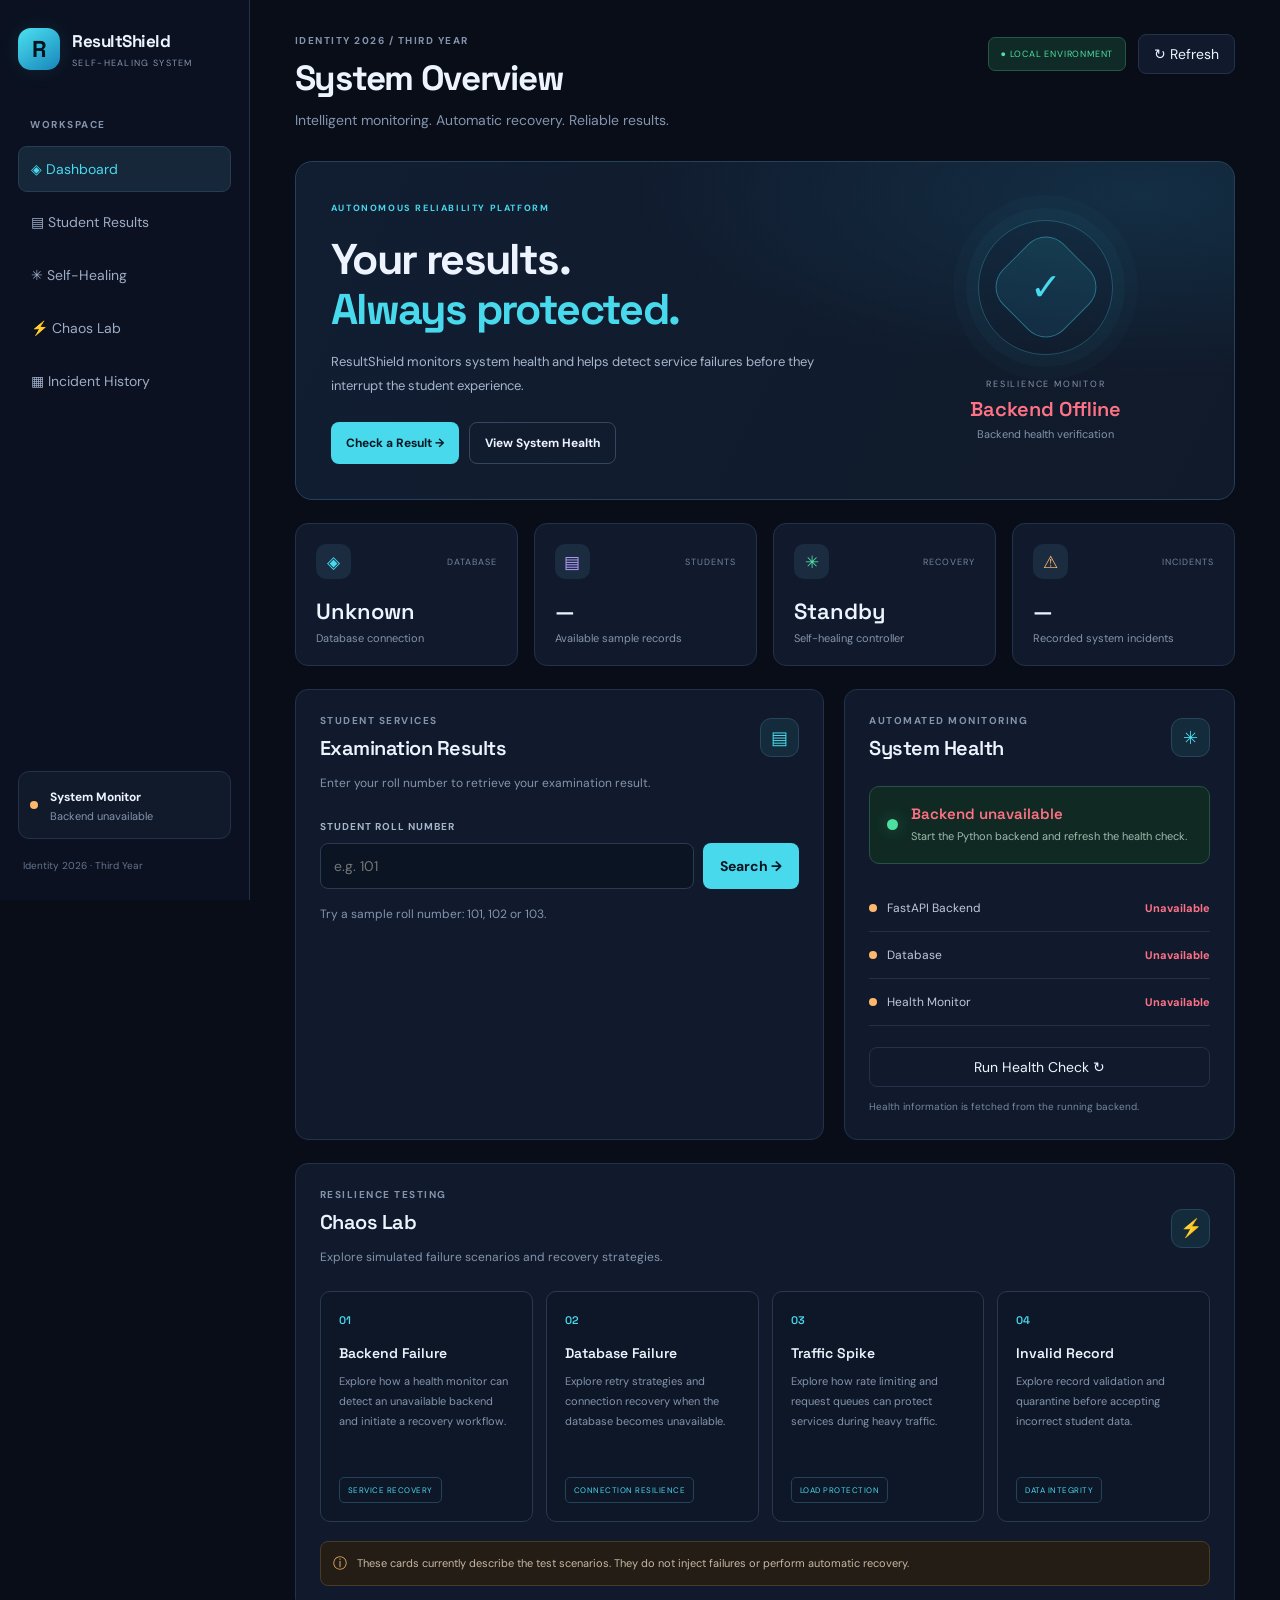
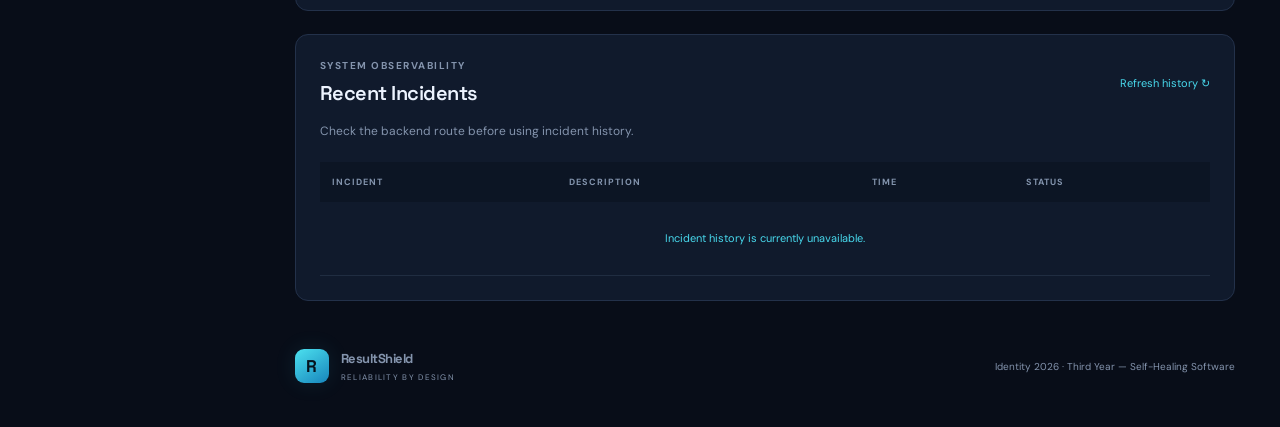
==== frontend/index.html @ 2c2fbd47 "Add Python backend and frontend" ====
<!DOCTYPE html>
<html lang="en">
<head>
    <meta charset="UTF-8">
    <meta name="viewport" content="width=device-width, initial-scale=1.0">

    <title>ResultShield | Self-Healing Result Portal</title>

    <link rel="stylesheet" href="style.css">
</head>
<body>

    <aside class="sidebar">
        <div class="brand">
            <div class="brand-icon">R</div>
            <div>
                <h2>ResultShield</h2>
                <p>SELF-HEALING SYSTEM</p>
            </div>
        </div>

        <p class="menu-heading">WORKSPACE</p>

        <nav>
            <a href="#dashboard" class="nav-link active">◈ Dashboard</a>
            <a href="#student" class="nav-link">▤ Student Results</a>
            <a href="#healing" class="nav-link">✳ Self-Healing</a>
            <a href="#chaos" class="nav-link">⚡ Chaos Lab</a>
            <a href="#incidents" class="nav-link">▦ Incident History</a>
        </nav>

        <div class="sidebar-bottom">
            <div class="system-indicator">
                <span class="status-dot"></span>
                <div>
                    <strong>System Monitor</strong>
                    <p id="sidebarStatus">Checking system...</p>
                </div>
            </div>
            <p class="copyright">Identity 2026 · Third Year</p>
        </div>
    </aside>

    <main class="main-content">

        <header class="topbar">
            <div>
                <p class="eyebrow">IDENTITY 2026 / THIRD YEAR</p>
                <h1>System Overview</h1>
                <p class="subtitle">
                    Intelligent monitoring. Automatic recovery. Reliable results.
                </p>
            </div>

            <div class="topbar-right">
                <span class="environment-badge">● LOCAL ENVIRONMENT</span>
                <button class="refresh-button" id="refreshButton">
                    ↻ Refresh
                </button>
            </div>
        </header>

        <section class="hero" id="dashboard">
            <div class="hero-content">
                <span class="hero-label">AUTONOMOUS RELIABILITY PLATFORM</span>

                <h2>Your results.<br><span>Always protected.</span></h2>

                <p>
                    ResultShield monitors system health and helps detect
                    service failures before they interrupt the student experience.
                </p>

                <div class="hero-actions">
                    <a href="#student" class="primary-button">
                        Check a Result →
                    </a>
                    <a href="#healing" class="secondary-button">
                        View System Health
                    </a>
                </div>
            </div>

            <div class="hero-visual">
                <div class="shield-ring">
                    <div class="shield-core">
                        <span class="shield-symbol">✓</span>
                    </div>
                </div>
                <p>RESILIENCE MONITOR</p>
                <h3 id="heroHealth">Checking...</h3>
                <span class="visual-caption">Backend health verification</span>
            </div>
        </section>

        <section class="stats-grid">
            <article class="stat-card">
                <div class="stat-top">
                    <span class="stat-icon cyan">◈</span>
                    <span class="stat-caption">DATABASE</span>
                </div>
                <h2 id="databaseStatus">Checking</h2>
                <p>Database connection</p>
            </article>

            <article class="stat-card">
                <div class="stat-top">
                    <span class="stat-icon purple">▤</span>
                    <span class="stat-caption">STUDENTS</span>
                </div>
                <h2 id="studentCount">—</h2>
                <p>Available sample records</p>
            </article>

            <article class="stat-card">
                <div class="stat-top">
                    <span class="stat-icon green">✳</span>
                    <span class="stat-caption">RECOVERY</span>
                </div>
                <h2 id="recoveryStatus">Standby</h2>
                <p>Self-healing controller</p>
            </article>

            <article class="stat-card">
                <div class="stat-top">
                    <span class="stat-icon orange">⚠</span>
                    <span class="stat-caption">INCIDENTS</span>
                </div>
                <h2 id="incidentCount">—</h2>
                <p>Recorded system incidents</p>
            </article>
        </section>

        <section class="content-grid">

            <article class="panel student-panel" id="student">
                <div class="panel-heading">
                    <div>
                        <p class="eyebrow">STUDENT SERVICES</p>
                        <h2>Examination Results</h2>
                    </div>
                    <span class="panel-icon">▤</span>
                </div>

                <p class="panel-description">
                    Enter your roll number to retrieve your examination result.
                </p>

                <form id="resultForm">
                    <label for="rollNumber">STUDENT ROLL NUMBER</label>

                    <div class="search-row">
                        <input
                            type="text"
                            id="rollNumber"
                            placeholder="e.g. 101"
                            required
                        >
                        <button type="submit" id="searchButton">
                            Search →
                        </button>
                    </div>
                </form>

                <div id="resultMessage" class="message" aria-live="polite">
                    Try a sample roll number: 101, 102 or 103.
                </div>

                <div id="resultCard" class="result-card hidden">
                    <div class="result-card-header">
                        <div>
                            <p class="eyebrow">STUDENT RECORD</p>
                            <h3 id="resultName">—</h3>
                        </div>
                        <span id="resultBadge" class="result-badge">—</span>
                    </div>

                    <div class="result-details">
                        <div>
                            <span>Roll Number</span>
                            <strong id="resultRoll">—</strong>
                        </div>
                        <div>
                            <span>Course</span>
                            <strong id="resultCourse">—</strong>
                        </div>
                        <div>
                            <span>Semester</span>
                            <strong id="resultSemester">—</strong>
                        </div>
                        <div>
                            <span>Marks</span>
                            <strong id="resultMarks">—</strong>
                        </div>
                    </div>

                    <div class="marks-track">
                        <div id="marksProgress"></div>
                    </div>
                    <p id="marksPercentage" class="percentage-label">—</p>
                </div>
            </article>

            <article class="panel health-panel" id="healing">
                <div class="panel-heading">
                    <div>
                        <p class="eyebrow">AUTOMATED MONITORING</p>
                        <h2>System Health</h2>
                    </div>
                    <span class="panel-icon">✳</span>
                </div>

                <div class="health-banner">
                    <span class="health-pulse"></span>
                    <div>
                        <h3 id="healthStatus">Checking services</h3>
                        <p id="healthDescription">
                            Contacting the backend health endpoint.
                        </p>
                    </div>
                </div>

                <div class="service-row">
                    <div>
                        <span class="service-dot"></span>
                        <span>FastAPI Backend</span>
                    </div>
                    <strong id="backendService">Checking</strong>
                </div>

                <div class="service-row">
                    <div>
                        <span class="service-dot"></span>
                        <span>Database</span>
                    </div>
                    <strong id="databaseService">Checking</strong>
                </div>

                <div class="service-row">
                    <div>
                        <span class="service-dot"></span>
                        <span>Health Monitor</span>
                    </div>
                    <strong id="monitorService">Active</strong>
                </div>

                <button class="outline-button full-width" id="healthButton">
                    Run Health Check ↻
                </button>

                <p class="small-note">
                    Health information is fetched from the running backend.
                </p>
            </article>

        </section>

        <section class="panel chaos-panel" id="chaos">
            <div class="panel-heading">
                <div>
                    <p class="eyebrow">RESILIENCE TESTING</p>
                    <h2>Chaos Lab</h2>
                    <p class="panel-description">
                        Explore simulated failure scenarios and recovery strategies.
                    </p>
                </div>
                <span class="panel-icon">⚡</span>
            </div>

            <div class="chaos-grid">
                <article class="chaos-card">
                    <span class="chaos-number">01</span>
                    <h3>Backend Failure</h3>
                    <p>
                        Explore how a health monitor can detect an unavailable
                        backend and initiate a recovery workflow.
                    </p>
                    <span class="scenario-tag">SERVICE RECOVERY</span>
                </article>

                <article class="chaos-card">
                    <span class="chaos-number">02</span>
                    <h3>Database Failure</h3>
                    <p>
                        Explore retry strategies and connection recovery when
                        the database becomes unavailable.
                    </p>
                    <span class="scenario-tag">CONNECTION RESILIENCE</span>
                </article>

                <article class="chaos-card">
                    <span class="chaos-number">03</span>
                    <h3>Traffic Spike</h3>
                    <p>
                        Explore how rate limiting and request queues can
                        protect services during heavy traffic.
                    </p>
                    <span class="scenario-tag">LOAD PROTECTION</span>
                </article>

                <article class="chaos-card">
                    <span class="chaos-number">04</span>
                    <h3>Invalid Record</h3>
                    <p>
                        Explore record validation and quarantine before
                        accepting incorrect student data.
                    </p>
                    <span class="scenario-tag">DATA INTEGRITY</span>
                </article>
            </div>

            <div class="chaos-notice">
                <span>ⓘ</span>
                <p>
                    These cards currently describe the test scenarios.
                    They do not inject failures or perform automatic recovery.
                </p>
            </div>
        </section>

        <section class="panel incidents-panel" id="incidents">
            <div class="panel-heading">
                <div>
                    <p class="eyebrow">SYSTEM OBSERVABILITY</p>
                    <h2>Recent Incidents</h2>
                </div>

                <button class="text-button" id="incidentRefresh">
                    Refresh history ↻
                </button>
            </div>

            <div id="incidentMessage" class="message">
                Loading incident history...
            </div>

            <div class="table-wrapper">
                <table>
                    <thead>
                        <tr>
                            <th>INCIDENT</th>
                            <th>DESCRIPTION</th>
                            <th>TIME</th>
                            <th>STATUS</th>
                        </tr>
                    </thead>
                    <tbody id="incidentTable">
                        <tr>
                            <td colspan="4" class="empty-state">
                                Loading incidents...
                            </td>
                        </tr>
                    </tbody>
                </table>
            </div>
        </section>

        <footer class="footer">
            <div class="brand footer-brand">
                <div class="brand-icon">R</div>
                <div>
                    <h2>ResultShield</h2>
                    <p>RELIABILITY BY DESIGN</p>
                </div>
            </div>

            <p>Identity 2026 · Third Year — Self-Healing Software</p>
        </footer>

    </main>

    <script src="script.js"></script>
</body>
</html>
---- frontend/style.css ----
@import url('https://fonts.googleapis.com/css2?family=DM+Sans:wght@400;500;600;700&family=Space+Grotesk:wght@400;500;600;700&display=swap');

:root {
    --bg: #080d18;
    --sidebar: #0b1120;
    --panel: #101a2c;
    --panel-light: #142137;
    --border: #23314a;
    --text: #edf4ff;
    --muted: #8494ad;
    --cyan: #48d9ed;
    --green: #4de0a1;
    --purple: #b6a0ff;
    --orange: #ffb86b;
    --red: #ff7285;
}

* {
    box-sizing: border-box;
    margin: 0;
    padding: 0;
}

html {
    scroll-behavior: smooth;
    scroll-padding-top: 24px;
}

body {
    min-height: 100vh;
    background: var(--bg);
    color: var(--text);
    font-family: 'DM Sans', sans-serif;
    font-size: 14px;
}

button,
input {
    font: inherit;
}

button,
a {
    -webkit-tap-highlight-color: transparent;
}

a {
    color: inherit;
    text-decoration: none;
}

button {
    cursor: pointer;
}

.sidebar {
    position: fixed;
    inset: 0 auto 0 0;
    z-index: 10;
    width: 250px;
    display: flex;
    flex-direction: column;
    padding: 28px 18px;
    background: var(--sidebar);
    border-right: 1px solid var(--border);
}

.brand {
    display: flex;
    align-items: center;
    gap: 12px;
}

.brand-icon {
    width: 42px;
    height: 42px;
    display: grid;
    place-items: center;
    border-radius: 13px;
    background: linear-gradient(145deg, #4ce1ef, #1785bc);
    color: #06131d;
    font: 700 23px 'Space Grotesk', sans-serif;
    box-shadow: 0 0 22px #48d9ed1a;
}

.brand h2 {
    font: 700 17px 'Space Grotesk', sans-serif;
    letter-spacing: -0.5px;
}

.brand p {
    color: var(--muted);
    font-size: 9px;
    letter-spacing: 1.3px;
    margin-top: 5px;
}

.menu-heading,
.eyebrow {
    color: var(--muted);
    font-size: 10px;
    font-weight: 700;
    letter-spacing: 1.5px;
}

.menu-heading {
    margin: 48px 12px 15px;
}

.sidebar nav {
    display: grid;
    gap: 7px;
}

.nav-link {
    padding: 13px 12px;
    border: 1px solid transparent;
    border-radius: 9px;
    color: #9cacc5;
    transition: 0.2s;
}

.nav-link:hover,
.nav-link.active {
    background: #16273a;
    border-color: #263e54;
    color: var(--cyan);
}

.sidebar-bottom {
    margin-top: auto;
}

.system-indicator {
    display: flex;
    align-items: center;
    gap: 12px;
    padding: 15px 11px;
    border: 1px solid var(--border);
    border-radius: 11px;
    background: #101a2b;
}

.status-dot,
.service-dot {
    width: 8px;
    height: 8px;
    display: inline-block;
    flex-shrink: 0;
    border-radius: 50%;
    background: var(--orange);
}

.system-indicator strong {
    font-size: 12px;
}

.system-indicator p {
    color: var(--muted);
    font-size: 11px;
    margin-top: 4px;
}

.copyright {
    margin: 20px 5px 0;
    color: #65758e;
    font-size: 10px;
}

.main-content {
    width: calc(100% - 250px);
    max-width: 1700px;
    margin-left: 250px;
    padding: 34px clamp(20px, 3.5vw, 52px);
}

.topbar {
    display: flex;
    justify-content: space-between;
    align-items: flex-start;
    gap: 20px;
    margin-bottom: 28px;
}

.topbar h1 {
    margin-top: 9px;
    font: 700 clamp(26px, 3vw, 35px) 'Space Grotesk', sans-serif;
    letter-spacing: -1.3px;
}

.subtitle {
    margin-top: 9px;
    color: var(--muted);
    line-height: 1.7;
}

.topbar-right {
    display: flex;
    align-items: center;
    gap: 12px;
    flex-wrap: wrap;
}

.environment-badge {
    padding: 10px 12px;
    border: 1px solid #275647;
    border-radius: 7px;
    background: #102a27;
    color: var(--green);
    font-size: 9px;
    letter-spacing: 0.8px;
    white-space: nowrap;
}

.refresh-button,
.outline-button {
    border: 1px solid var(--border);
    border-radius: 8px;
    background: var(--panel);
    color: var(--text);
    padding: 10px 15px;
}

.refresh-button:hover,
.outline-button:hover {
    border-color: var(--cyan);
    color: var(--cyan);
}

.hero {
    position: relative;
    display: grid;
    grid-template-columns: 1.4fr 0.8fr;
    align-items: center;
    gap: 25px;
    overflow: hidden;
    min-height: 290px;
    padding: 35px;
    border: 1px solid #25405a;
    border-radius: 17px;
    background:
        radial-gradient(ellipse at 90% 10%, #17415c80, transparent 42%),
        linear-gradient(115deg, #111d31, #101a2a);
}

.hero-label {
    color: var(--cyan);
    font-size: 9px;
    font-weight: 700;
    letter-spacing: 1.6px;
}

.hero h2 {
    margin-top: 20px;
    font: 700 clamp(29px, 3.4vw, 43px) 'Space Grotesk', sans-serif;
    line-height: 1.17;
    letter-spacing: -1.6px;
}

.hero h2 span {
    color: var(--cyan);
}

.hero-content > p {
    max-width: 490px;
    margin-top: 15px;
    color: #a6b6cd;
    font-size: 13px;
    line-height: 1.8;
}

.hero-actions {
    display: flex;
    flex-wrap: wrap;
    gap: 10px;
    margin-top: 25px;
}

.primary-button,
.secondary-button {
    display: inline-flex;
    align-items: center;
    justify-content: center;
    padding: 12px 15px;
    border-radius: 8px;
    font-size: 12px;
    font-weight: 700;
}

.primary-button {
    background: var(--cyan);
    color: #061722;
}

.primary-button:hover {
    background: #8aeef7;
}

.secondary-button {
    border: 1px solid #354760;
    color: var(--text);
}

.secondary-button:hover {
    border-color: var(--cyan);
}

.hero-visual {
    display: flex;
    flex-direction: column;
    align-items: center;
    justify-content: center;
    min-height: 220px;
    text-align: center;
}

.shield-ring {
    width: 135px;
    height: 135px;
    display: grid;
    place-items: center;
    border: 1px solid #48d9ed45;
    border-radius: 50%;
    box-shadow: 0 0 0 12px #48d9ed08, 0 0 0 25px #48d9ed05;
}

.shield-core {
    width: 86px;
    height: 86px;
    display: grid;
    place-items: center;
    border: 1px solid #48d9ed60;
    border-radius: 25px;
    background: linear-gradient(145deg, #163d50, #122b43);
    transform: rotate(45deg);
}

.shield-symbol {
    color: var(--cyan);
    font-size: 38px;
    transform: rotate(-45deg);
}

.hero-visual > p {
    margin-top: 23px;
    color: var(--muted);
    font-size: 9px;
    letter-spacing: 1.8px;
}

.hero-visual h3 {
    margin-top: 6px;
    color: var(--green);
    font: 600 20px 'Space Grotesk', sans-serif;
}

.visual-caption {
    margin-top: 5px;
    color: var(--muted);
    font-size: 11px;
}

.stats-grid {
    display: grid;
    grid-template-columns: repeat(4, minmax(0, 1fr));
    gap: 16px;
    margin: 23px 0;
}

.stat-card,
.panel {
    border: 1px solid var(--border);
    border-radius: 13px;
    background: var(--panel);
}

.stat-card {
    padding: 20px;
}

.stat-top {
    display: flex;
    justify-content: space-between;
    align-items: center;
}

.stat-icon {
    width: 35px;
    height: 35px;
    display: grid;
    place-items: center;
    border-radius: 10px;
    background: #1b2b40;
    font-size: 17px;
}

.cyan {
    color: var(--cyan);
}

.purple {
    color: var(--purple);
}

.green {
    color: var(--green);
}

.orange {
    color: var(--orange);
}

.stat-caption {
    color: #73849e;
    font-size: 9px;
    letter-spacing: 1px;
}

.stat-card h2 {
    margin-top: 18px;
    overflow-wrap: anywhere;
    font: 600 22px 'Space Grotesk', sans-serif;
}

.stat-card > p {
    margin-top: 6px;
    color: var(--muted);
    font-size: 11px;
}

.content-grid {
    display: grid;
    grid-template-columns: 1.15fr 0.85fr;
    gap: 20px;
    margin-bottom: 23px;
    align-items: stretch;
}

.panel {
    min-width: 0;
    padding: 24px;
    margin-bottom: 23px;
}

.content-grid .panel {
    margin-bottom: 0;
}

.panel-heading {
    display: flex;
    justify-content: space-between;
    align-items: center;
    gap: 15px;
}

.panel-heading h2 {
    margin-top: 8px;
    font: 600 20px 'Space Grotesk', sans-serif;
    letter-spacing: -0.5px;
}

.panel-icon {
    width: 39px;
    height: 39px;
    display: grid;
    place-items: center;
    flex-shrink: 0;
    border: 1px solid #29455d;
    border-radius: 11px;
    background: #142b3b;
    color: var(--cyan);
    font-size: 18px;
}

.panel-description {
    margin-top: 12px;
    color: var(--muted);
    font-size: 12px;
    line-height: 1.8;
}

#resultForm {
    margin-top: 25px;
}

#resultForm label {
    display: block;
    margin-bottom: 10px;
    color: #a5b5cc;
    font-size: 10px;
    font-weight: 700;
    letter-spacing: 1px;
}

.search-row {
    display: flex;
    gap: 9px;
}

.search-row input {
    width: 100%;
    min-width: 0;
    padding: 13px;
    border: 1px solid #2b3b53;
    border-radius: 8px;
    outline: none;
    background: #0b1423;
    color: var(--text);
}

.search-row input:focus {
    border-color: var(--cyan);
}

.search-row button {
    padding: 0 17px;
    border: none;
    border-radius: 8px;
    background: var(--cyan);
    color: #071521;
    font-weight: 700;
    white-space: nowrap;
}

.message {
    margin-top: 15px;
    color: var(--muted);
    font-size: 12px;
    line-height: 1.7;
    overflow-wrap: anywhere;
}

.message.error {
    color: var(--red);
}

.message.success {
    color: var(--green);
}

.result-card {
    margin-top: 20px;
    padding: 18px;
    border: 1px solid #2b425a;
    border-radius: 11px;
    background: #0c1626;
}

.result-card-header {
    display: flex;
    justify-content: space-between;
    align-items: center;
    gap: 12px;
}

.result-card h3 {
    margin-top: 7px;
    font: 600 18px 'Space Grotesk', sans-serif;
}

.result-badge {
    padding: 6px 9px;
    border-radius: 6px;
    background: #15372f;
    color: var(--green);
    font-size: 10px;
}

.result-details {
    display: grid;
    grid-template-columns: 1fr 1fr;
    gap: 17px;
    margin-top: 23px;
}

.result-details div {
    display: grid;
    gap: 6px;
}

.result-details span {
    color: var(--muted);
    font-size: 11px;
}

.result-details strong {
    font-size: 13px;
    overflow-wrap: anywhere;
}

.marks-track {
    height: 7px;
    overflow: hidden;
    margin-top: 23px;
    border-radius: 20px;
    background: #253247;
}

.marks-track div {
    width: 0;
    height: 100%;
    border-radius: inherit;
    background: linear-gradient(90deg, #36b8db, #4de0a1);
    transition: width 0.5s ease;
}

.percentage-label {
    margin-top: 8px;
    color: var(--cyan);
    font-size: 11px;
    text-align: right;
}

.hidden {
    display: none !important;
}

.health-banner {
    display: flex;
    align-items: center;
    gap: 13px;
    margin: 25px 0 21px;
    padding: 17px;
    border: 1px solid #285244;
    border-radius: 10px;
    background: #102923;
}

.health-pulse {
    width: 11px;
    height: 11px;
    flex-shrink: 0;
    border-radius: 50%;
    background: var(--green);
    box-shadow: 0 0 15px #4de0a155;
}

.health-banner h3 {
    font: 600 15px 'Space Grotesk', sans-serif;
}

.health-banner p {
    margin-top: 5px;
    color: #9ebcae;
    font-size: 11px;
    line-height: 1.6;
}

.service-row {
    display: flex;
    justify-content: space-between;
    align-items: center;
    gap: 12px;
    padding: 15px 0;
    border-bottom: 1px solid #233148;
}

.service-row > div {
    display: flex;
    align-items: center;
    gap: 10px;
}

.service-row > div > span:last-child {
    color: #bdc9da;
    font-size: 12px;
}

.service-row strong {
    color: var(--green);
    font-size: 11px;
}

.full-width {
    width: 100%;
    margin-top: 21px;
}

.small-note {
    margin-top: 12px;
    color: #75869e;
    font-size: 10px;
    line-height: 1.6;
}

.chaos-panel {
    margin-top: 23px;
}

.chaos-grid {
    display: grid;
    grid-template-columns: repeat(4, minmax(0, 1fr));
    gap: 13px;
    margin-top: 23px;
}

.chaos-card {
    min-width: 0;
    padding: 18px;
    border: 1px solid #283950;
    border-radius: 10px;
    background: #0d1727;
}

.chaos-number {
    color: var(--cyan);
    font: 600 11px 'Space Grotesk', sans-serif;
}

.chaos-card h3 {
    margin-top: 16px;
    font: 600 14px 'Space Grotesk', sans-serif;
}

.chaos-card p {
    min-height: 92px;
    margin-top: 10px;
    color: var(--muted);
    font-size: 11px;
    line-height: 1.8;
}

.scenario-tag {
    display: inline-block;
    margin-top: 13px;
    padding: 7px 8px;
    border: 1px solid #254358;
    border-radius: 5px;
    color: var(--cyan);
    font-size: 8px;
    letter-spacing: 0.5px;
}

.chaos-notice {
    display: flex;
    align-items: flex-start;
    gap: 10px;
    margin-top: 19px;
    padding: 12px;
    border: 1px solid #4a3a28;
    border-radius: 8px;
    background: #241d16;
    color: var(--orange);
}

.chaos-notice p {
    color: #c8b8a2;
    font-size: 11px;
    line-height: 1.7;
}

.text-button {
    padding: 8px 0;
    border: none;
    background: transparent;
    color: var(--cyan);
    font-size: 11px;
}

.table-wrapper {
    width: 100%;
    overflow-x: auto;
    margin-top: 20px;
}

table {
    width: 100%;
    border-collapse: collapse;
    text-align: left;
}

thead {
    background: #0c1524;
}

th {
    padding: 14px 12px;
    color: #8394ad;
    font-size: 9px;
    letter-spacing: 1px;
    white-space: nowrap;
}

td {
    padding: 15px 12px;
    border-bottom: 1px solid #202d41;
    color: #c5d1e2;
    font-size: 11px;
    line-height: 1.6;
}

td:first-child {
    color: var(--cyan);
}

.status-pill {
    display: inline-block;
    padding: 5px 8px;
    border-radius: 5px;
    background: #15372f;
    color: var(--green);
    font-size: 10px;
}

.empty-state {
    padding: 28px 12px;
    color: var(--muted);
    text-align: center;
}

.footer {
    display: flex;
    justify-content: space-between;
    align-items: center;
    flex-wrap: wrap;
    gap: 18px;
    padding: 25px 0 10px;
    color: var(--muted);
    font-size: 10px;
}

.footer-brand .brand-icon {
    width: 34px;
    height: 34px;
    border-radius: 9px;
    font-size: 17px;
}

.footer-brand h2 {
    font-size: 13px;
}

.footer-brand p {
    font-size: 8px;
}

@media (max-width: 1200px) {
    .sidebar {
        width: 215px;
    }

    .main-content {
        width: calc(100% - 215px);
        margin-left: 215px;
        padding: 27px 23px;
    }

    .stats-grid {
        grid-template-columns: repeat(2, minmax(0, 1fr));
    }

    .chaos-grid {
        grid-template-columns: repeat(2, minmax(0, 1fr));
    }

    .chaos-card p {
        min-height: auto;
    }
}

@media (max-width: 800px) {
    .sidebar {
        position: relative;
        width: 100%;
        padding: 18px;
        border-right: none;
        border-bottom: 1px solid var(--border);
    }

    .menu-heading,
    .sidebar-bottom {
        display: none;
    }

    .sidebar nav {
        display: flex;
        overflow-x: auto;
        gap: 6px;
        margin-top: 20px;
        padding-bottom: 3px;
    }

    .nav-link {
        flex-shrink: 0;
        padding: 10px;
        font-size: 11px;
    }

    .main-content {
        width: 100%;
        margin-left: 0;
        padding: 24px 17px;
    }

    .topbar {
        flex-direction: column;
    }

    .hero {
        grid-template-columns: 1fr;
        padding: 25px;
    }

    .hero-visual {
        min-height: 210px;
        margin-top: 15px;
    }

    .content-grid {
        grid-template-columns: 1fr;
    }
}

@media (max-width: 480px) {
    .stats-grid {
        grid-template-columns: 1fr 1fr;
        gap: 10px;
    }

    .stat-card {
        padding: 14px;
    }

    .stat-card h2 {
        font-size: 18px;
    }

    .stat-caption {
        font-size: 8px;
    }

    .panel {
        padding: 17px;
    }

    .chaos-grid {
        grid-template-columns: 1fr;
    }

    .search-row {
        flex-direction: column;
    }

    .search-row button {
        min-height: 44px;
    }

    .result-details {
        gap: 15px;
    }

    .environment-badge {
        font-size: 8px;
    }

    .hero-actions {
        flex-direction: column;
    }

    .hero-actions a {
        width: 100%;
    }
}
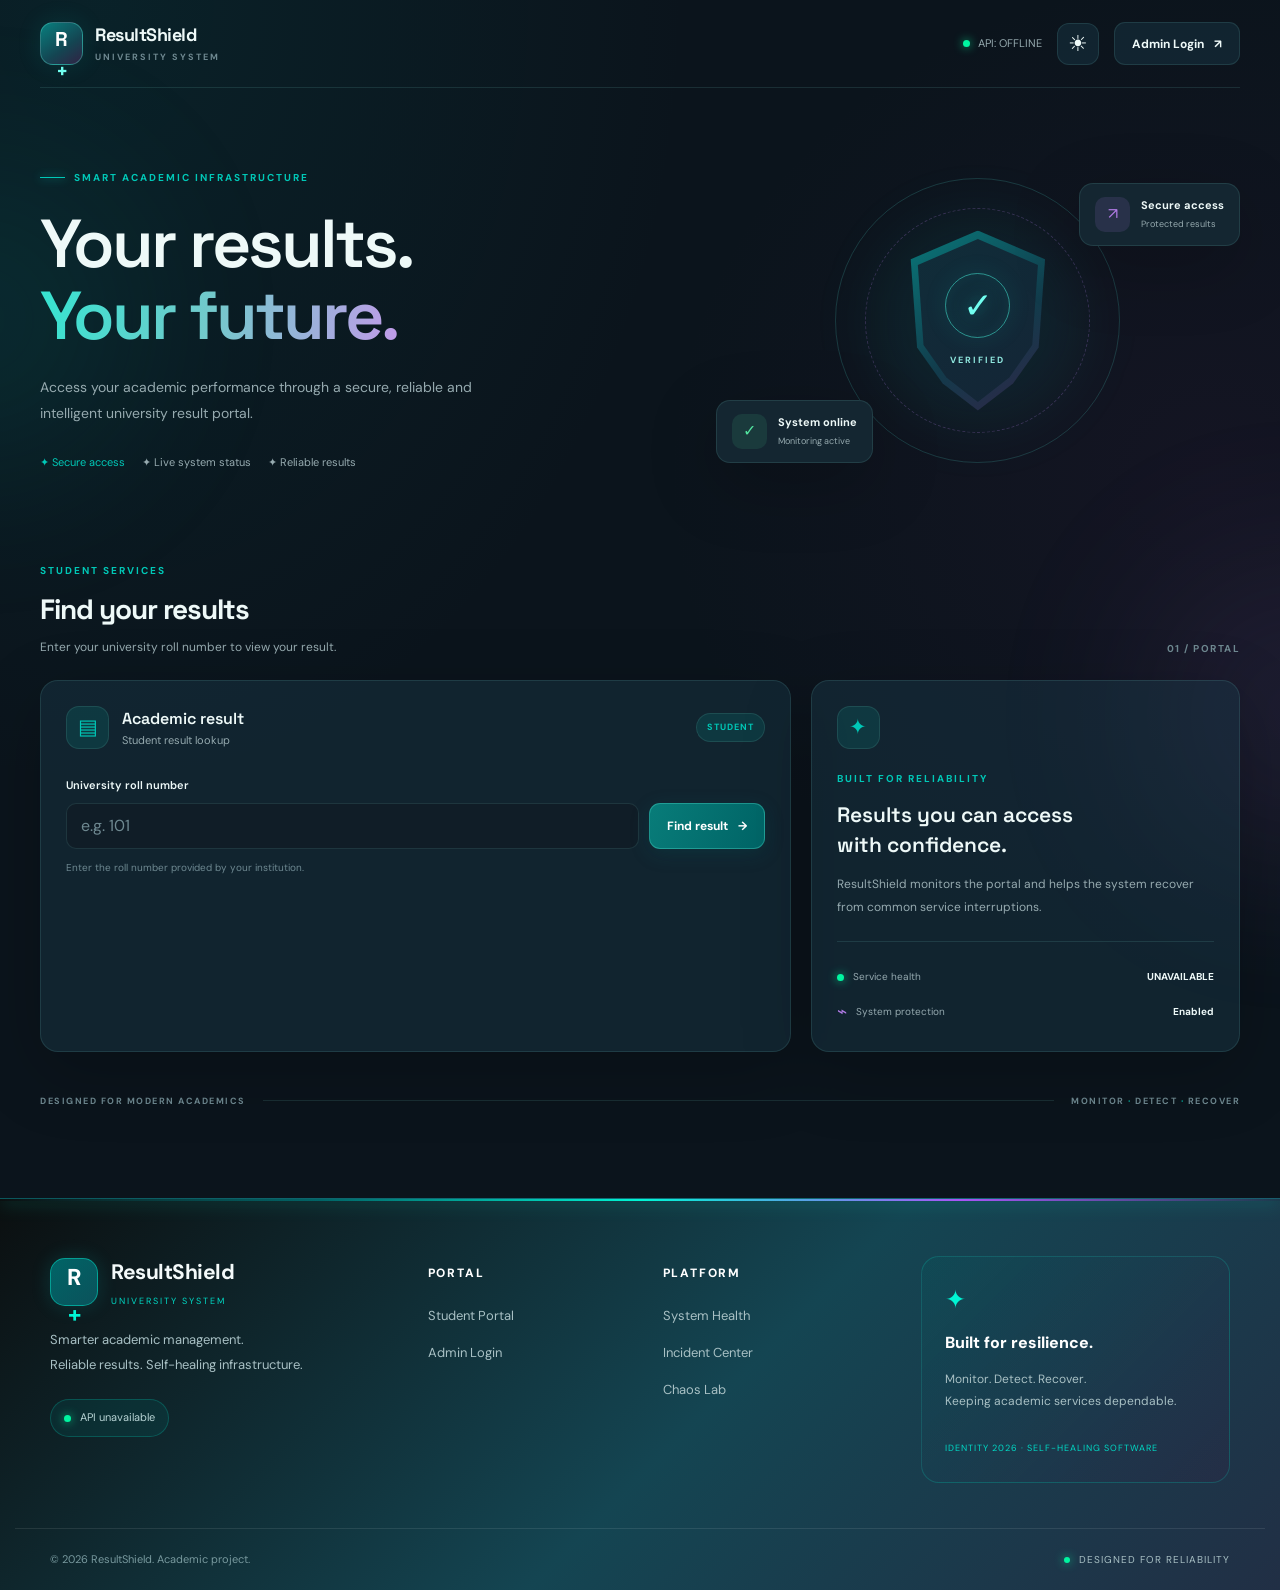
==== commit 89973916: "Improve ResultShield UI and self-healing controls" ====
--- a/frontend/index.html
+++ b/frontend/index.html
@@ -1,374 +1,493 @@
+
 <!DOCTYPE html>
 <html lang="en">
 <head>
     <meta charset="UTF-8">
     <meta name="viewport" content="width=device-width, initial-scale=1.0">
-
-    <title>ResultShield | Self-Healing Result Portal</title>
-
+    <meta name="theme-color" content="#0b141c">
+    <title>ResultShield | University Portal</title>
     <link rel="stylesheet" href="style.css">
+    <script src="script.js" defer></script>
 </head>
+
 <body>
-
-    <aside class="sidebar">
-        <div class="brand">
-            <div class="brand-icon">R</div>
-            <div>
-                <h2>ResultShield</h2>
-                <p>SELF-HEALING SYSTEM</p>
-            </div>
-        </div>
-
-        <p class="menu-heading">WORKSPACE</p>
-
-        <nav>
-            <a href="#dashboard" class="nav-link active">◈ Dashboard</a>
-            <a href="#student" class="nav-link">▤ Student Results</a>
-            <a href="#healing" class="nav-link">✳ Self-Healing</a>
-            <a href="#chaos" class="nav-link">⚡ Chaos Lab</a>
-            <a href="#incidents" class="nav-link">▦ Incident History</a>
-        </nav>
-
-        <div class="sidebar-bottom">
-            <div class="system-indicator">
+    <div class="ambient ambient-one"></div>
+    <div class="ambient ambient-two"></div>
+
+    <header class="topbar">
+        <a href="#" class="brand" id="homeLink">
+            <span class="brand-icon">R<span>+</span></span>
+            <span class="brand-copy">
+                <strong>ResultShield</strong>
+                <small>UNIVERSITY SYSTEM</small>
+            </span>
+        </a>
+
+        <div class="topbar-actions">
+            <span class="system-status">
                 <span class="status-dot"></span>
+                <span id="connectionLabel">Checking system</span>
+            </span>
+
+            <button class="icon-button" id="themeToggle"
+                    type="button" aria-label="Toggle theme" title="Toggle theme">
+                ☼
+            </button>
+
+            <button class="button button-outline" id="adminLoginButton"
+        type="button" onclick="openLoginModal()">
+    Admin Login <span>↗</span>
+</button>
+            <button class="button button-outline hidden" id="adminLogoutButton"
+                    type="button">Sign out ↗</button>
+        </div>
+    </header>
+
+    <main>
+        <!-- STUDENT PORTAL: DEFAULT LANDING PAGE -->
+        <section id="studentPortal" class="page-section">
+            <div class="hero">
+                <div class="hero-content">
+                    <div class="eyebrow">
+                        <span class="eyebrow-line"></span>
+                        SMART ACADEMIC INFRASTRUCTURE
+                    </div>
+
+                    <h1>Your results.<br>
+                        <span class="gradient-text">Your future.</span>
+                    </h1>
+
+                    <p class="hero-description">
+                        Access your academic performance through a secure,
+                        reliable and intelligent university result portal.
+                    </p>
+
+                    <div class="hero-points">
+                        <span>✦ Secure access</span>
+                        <span>✦ Live system status</span>
+                        <span>✦ Reliable results</span>
+                    </div>
+                </div>
+
+                <div class="hero-visual" aria-hidden="true">
+                    <div class="orbit orbit-one"></div>
+                    <div class="orbit orbit-two"></div>
+                    <div class="shield-graphic">
+                        <div class="shield-inner">
+                            <span class="shield-check">✓</span>
+                            <small>VERIFIED</small>
+                        </div>
+                    </div>
+                    <div class="floating-card floating-card-top">
+                        <span class="mini-icon">↗</span>
+                        <span><strong>Secure access</strong><small>Protected results</small></span>
+                    </div>
+                    <div class="floating-card floating-card-bottom">
+                        <span class="mini-icon green-icon">✓</span>
+                        <span><strong>System online</strong><small>Monitoring active</small></span>
+                    </div>
+                </div>
+            </div>
+
+            <div class="section-heading">
                 <div>
-                    <strong>System Monitor</strong>
-                    <p id="sidebarStatus">Checking system...</p>
+                    <div class="eyebrow">STUDENT SERVICES</div>
+                    <h2>Find your results</h2>
+                    <p>Enter your university roll number to view your result.</p>
                 </div>
-            </div>
-            <p class="copyright">Identity 2026 · Third Year</p>
-        </div>
-    </aside>
-
-    <main class="main-content">
-
-        <header class="topbar">
-            <div>
-                <p class="eyebrow">IDENTITY 2026 / THIRD YEAR</p>
-                <h1>System Overview</h1>
-                <p class="subtitle">
-                    Intelligent monitoring. Automatic recovery. Reliable results.
-                </p>
-            </div>
-
-            <div class="topbar-right">
-                <span class="environment-badge">● LOCAL ENVIRONMENT</span>
-                <button class="refresh-button" id="refreshButton">
-                    ↻ Refresh
-                </button>
-            </div>
-        </header>
-
-        <section class="hero" id="dashboard">
-            <div class="hero-content">
-                <span class="hero-label">AUTONOMOUS RELIABILITY PLATFORM</span>
-
-                <h2>Your results.<br><span>Always protected.</span></h2>
-
-                <p>
-                    ResultShield monitors system health and helps detect
-                    service failures before they interrupt the student experience.
-                </p>
-
-                <div class="hero-actions">
-                    <a href="#student" class="primary-button">
-                        Check a Result →
-                    </a>
-                    <a href="#healing" class="secondary-button">
-                        View System Health
-                    </a>
+                <span class="section-number">01 / PORTAL</span>
+            </div>
+
+            <div class="portal-grid">
+                <section class="panel result-panel">
+                    <div class="panel-heading">
+                        <div class="panel-icon">▤</div>
+                        <div>
+                            <h3>Academic result</h3>
+                            <p>Student result lookup</p>
+                        </div>
+                        <span class="pill">STUDENT</span>
+                    </div>
+
+                    <form id="resultForm">
+                        <label for="rollNumber">University roll number</label>
+                        <div class="input-row">
+                            <input id="rollNumber" name="rollNumber"
+                                   type="text" placeholder="e.g. 101"
+                                   autocomplete="off" required>
+                            <button class="button button-primary"
+                                    type="submit">Find result <span>→</span></button>
+                        </div>
+                        <p class="field-hint">Enter the roll number provided by your institution.</p>
+                    </form>
+
+                    <div id="resultMessage" class="message hidden" role="status"></div>
+                    <div id="resultOutput" class="result-output hidden"></div>
+                </section>
+
+                <aside class="panel info-panel">
+                    <div class="panel-icon">✦</div>
+                    <div class="eyebrow">BUILT FOR RELIABILITY</div>
+                    <h3>Results you can access with confidence.</h3>
+                    <p>
+                        ResultShield monitors the portal and helps the system
+                        recover from common service interruptions.
+                    </p>
+                    <div class="info-divider"></div>
+                    <div class="info-row">
+                        <span class="status-dot"></span>
+                        <span>Service health</span>
+                        <strong id="healthLabel">Checking…</strong>
+                    </div>
+                    <div class="info-row">
+                        <span class="info-symbol">⌁</span>
+                        <span>System protection</span>
+                        <strong>Enabled</strong>
+                    </div>
+                </aside>
+            </div>
+
+            <div class="trust-strip">
+                <span>DESIGNED FOR MODERN ACADEMICS</span>
+                <span class="trust-line"></span>
+                <span>MONITOR <b>·</b> DETECT <b>·</b> RECOVER</span>
+            </div>
+        </section>
+
+        <!-- ADMIN WORKSPACE: HIDDEN UNTIL ADMIN LOGIN -->
+        <section id="adminWorkspace" class="page-section hidden">
+            <div class="admin-heading">
+                <div>
+                    <div class="eyebrow">CONTROL CENTER / ADMINISTRATOR</div>
+                    <h1>System <span class="gradient-text">overview.</span></h1>
+                    <p>Monitor portal health, manage records and investigate incidents.</p>
                 </div>
-            </div>
-
-            <div class="hero-visual">
-                <div class="shield-ring">
-                    <div class="shield-core">
-                        <span class="shield-symbol">✓</span>
-                    </div>
+                <span class="pill"><span class="status-dot"></span> ADMIN WORKSPACE</span>
+            </div>
+
+            <div class="admin-layout">
+                <aside class="admin-sidebar panel">
+                    <div class="sidebar-label">WORKSPACE</div>
+
+                    <button class="nav-item active" data-view="overview" type="button">
+                        <span>◫</span> Overview
+                    </button>
+                    <button class="nav-item" data-view="students" type="button">
+                        <span>♙</span> Student records
+                    </button>
+                    <button class="nav-item" data-view="health" type="button">
+                        <span>⌁</span> Self-Healing Center
+                    </button>
+                    <button class="nav-item" data-view="incidents" type="button">
+                        <span>◷</span> Incident Center
+                    </button>
+                    <button class="nav-item" data-view="chaos" type="button">
+                        <span>⚡</span> Chaos Lab
+                    </button>
+
+                    <div class="sidebar-footer">
+                        <span class="status-dot"></span>
+                        <span><strong>ResultShield</strong><small>System monitoring</small></span>
+                    </div>
+                </aside>
+
+                <div class="admin-content">
+                    <!-- OVERVIEW -->
+                    <section class="admin-view" id="view-overview">
+                        <div class="view-heading">
+                            <div>
+                                <h2>System overview</h2>
+                                <p>Current portal status at a glance.</p>
+                            </div>
+                            <button class="button button-outline" id="refreshHealth"
+                                    type="button">↻ Refresh status</button>
+                        </div>
+
+                        <div class="stats-grid">
+                            <article class="panel stat-card">
+                                <span class="stat-label">BACKEND STATUS</span>
+                                <strong id="adminHealth">Checking…</strong>
+                                <small>API health check</small>
+                            </article>
+                            <article class="panel stat-card">
+                                <span class="stat-label">DATABASE</span>
+                                <strong id="adminDatabase">Checking…</strong>
+                                <small>Connection status</small>
+                            </article>
+                            <article class="panel stat-card">
+                                <span class="stat-label">INCIDENT CENTER</span>
+                                <strong id="adminIncidentCount">—</strong>
+                                <small>Reported incidents</small>
+                            </article>
+                        </div>
+
+                        <div class="panel overview-note">
+                            <div class="panel-icon">✧</div>
+                            <div>
+                                <h3>Self-healing monitoring</h3>
+                                <p>
+                                    Use the workspace navigation to inspect system health,
+                                    view incidents and access available recovery tests.
+                                </p>
+                            </div>
+                        </div>
+                    </section>
+
+                    <!-- STUDENT MANAGEMENT -->
+                    <section class="admin-view hidden" id="view-students">
+                        <div class="view-heading">
+                            <div>
+                                <h2>Student records</h2>
+                                <p>Add, edit or delete academic records.</p>
+                            </div>
+                        </div>
+
+                        <div class="panel">
+                            <h3 id="studentFormTitle">Add student</h3>
+
+                            <form id="studentAdminForm" class="student-form">
+                                <input type="hidden" id="editStudentId">
+
+                                <div class="form-grid">
+                                    <div>
+                                        <label for="studentRoll">Roll number</label>
+                                        <input id="studentRoll" required placeholder="e.g. 104">
+                                    </div>
+                                    <div>
+                                        <label for="studentName">Full name</label>
+                                        <input id="studentName" required placeholder="Student name">
+                                    </div>
+                                    <div>
+                                        <label for="studentCourse">Course</label>
+                                        <input id="studentCourse" required placeholder="e.g. BCA">
+                                    </div>
+                                    <div>
+                                        <label for="studentSemester">Semester</label>
+                                        <input id="studentSemester" type="number"
+                                               min="1" max="12" required placeholder="e.g. 5">
+                                    </div>
+                                    <div>
+                                        <label for="studentMarks">Marks</label>
+                                        <input id="studentMarks" type="number"
+                                               min="0" max="100" required placeholder="0–100">
+                                    </div>
+                                </div>
+
+                                <div class="form-actions">
+                                    <button class="button button-primary" type="submit">
+                                        Save student →
+                                    </button>
+                                    <button class="button button-outline hidden"
+                                            id="cancelEdit" type="button">Cancel edit</button>
+                                </div>
+                            </form>
+                            <div id="adminStudentMessage" class="message hidden" role="status"></div>
+                        </div>
+
+                        <div class="panel records-panel">
+                            <div class="view-heading">
+                                <div>
+                                    <h3>Manage records</h3>
+                                    <p>Only use this area after backend admin authorization is enabled.</p>
+                                </div>
+                            </div>
+                            <div id="studentRecords" class="records-list">
+                                <p class="muted">Student list will load when the records API is connected.</p>
+                            </div>
+                        </div>
+                    </section>
+
+                    <!-- SELF-HEALING -->
+                    <section class="admin-view hidden" id="view-health">
+                        <div class="view-heading">
+                            <div>
+                                <h2>Self-Healing Center</h2>
+                                <p>Inspect the backend and database health checks.</p>
+                            </div>
+                            <button class="button button-primary" id="healthCheckButton"
+        type="button">Run health check →</button>
+
+<button class="button button-primary" id="recoverSystemButton"
+        type="button">Recover System →</button>
+                        </div>  
+                        <div class="panel">
+                            <div class="health-row">
+                                <span class="health-orb"></span>
+                                <div>
+                                    <h3>Backend API</h3>
+                                    <p id="healthDetails">Waiting for health check…</p>
+                                </div>
+                                <strong id="healthStatusValue">UNKNOWN</strong>
+                            </div>
+                            <div class="health-row">
+                                <span class="health-orb"></span>
+                                <div>
+                                    <h3>Database connection</h3>
+                                    <p id="databaseDetails">Waiting for health check…</p>
+                                </div>
+                                <strong id="databaseStatusValue">UNKNOWN</strong>
+                            </div>
+                            <p class="field-hint">
+                                This page displays real health-check results; it does not
+                                claim that automatic recovery has occurred unless the backend confirms it.
+                            </p>
+                        </div>
+                    </section>
+
+                    <!-- INCIDENT CENTER -->
+                    <section class="admin-view hidden" id="view-incidents">
+                        <div class="view-heading">
+                            <div>
+                                <h2>Incident Center</h2>
+                                <p>Review incidents returned by the backend.</p>
+                            </div>
+                            <button class="button button-outline" id="refreshIncidents"
+                                    type="button">↻ Refresh incidents</button>
+                        </div>
+                        <div class="panel">
+                            <div id="incidentList">
+                                <p class="muted">Incident records will appear here when the API is connected.</p>
+                            </div>
+                        </div>
+                    </section>
+
+                    <!-- CHAOS LAB -->
+                    <section class="admin-view hidden" id="view-chaos">
+                        <div class="view-heading">
+                            <div>
+                                <h2>Chaos Lab</h2>
+                                <p>Controlled experiments for testing system resilience.</p>
+                            </div>
+                            <span class="pill pill-warning">TEST ENVIRONMENT</span>
+                        </div>
+
+                        <div class="chaos-grid">
+                            <article class="panel chaos-card">
+                                <div class="panel-icon">⌁</div>
+                                <span class="eyebrow">TEST 01</span>
+                                <h3>Backend health</h3>
+                                <p>Check whether the backend responds to a health request.</p>
+                                <button class="button button-outline chaos-action"
+                                        data-chaos="health" type="button">Test connection →</button>
+                            </article>
+                            <article class="panel chaos-card">
+                                <div class="panel-icon">⟳</div>
+                                <span class="eyebrow">TEST 02</span>
+                                <h3>Recovery readiness</h3>
+                                <p>Review the current health state before running recovery experiments.</p>
+                                <button class="button button-outline chaos-action"
+                                        data-chaos="recovery" type="button">Check readiness →</button>
+                            </article>
+                            <article class="panel chaos-card">
+                                <div class="panel-icon">⚠</div>
+                                <span class="eyebrow">TEST 03</span>
+                                <h3>Incident feed</h3>
+                                <p>Load recorded incidents to review known failure events.</p>
+                                <button class="button button-outline chaos-action"
+                                        data-chaos="incidents" type="button">Load incidents →</button>
+                            </article>
+                        </div>
+                        <div id="chaosMessage" class="message hidden" role="status"></div>
+                    </section>
                 </div>
-                <p>RESILIENCE MONITOR</p>
-                <h3 id="heroHealth">Checking...</h3>
-                <span class="visual-caption">Backend health verification</span>
             </div>
         </section>
-
-        <section class="stats-grid">
-            <article class="stat-card">
-                <div class="stat-top">
-                    <span class="stat-icon cyan">◈</span>
-                    <span class="stat-caption">DATABASE</span>
-                </div>
-                <h2 id="databaseStatus">Checking</h2>
-                <p>Database connection</p>
-            </article>
-
-            <article class="stat-card">
-                <div class="stat-top">
-                    <span class="stat-icon purple">▤</span>
-                    <span class="stat-caption">STUDENTS</span>
-                </div>
-                <h2 id="studentCount">—</h2>
-                <p>Available sample records</p>
-            </article>
-
-            <article class="stat-card">
-                <div class="stat-top">
-                    <span class="stat-icon green">✳</span>
-                    <span class="stat-caption">RECOVERY</span>
-                </div>
-                <h2 id="recoveryStatus">Standby</h2>
-                <p>Self-healing controller</p>
-            </article>
-
-            <article class="stat-card">
-                <div class="stat-top">
-                    <span class="stat-icon orange">⚠</span>
-                    <span class="stat-caption">INCIDENTS</span>
-                </div>
-                <h2 id="incidentCount">—</h2>
-                <p>Recorded system incidents</p>
-            </article>
-        </section>
-
-        <section class="content-grid">
-
-            <article class="panel student-panel" id="student">
-                <div class="panel-heading">
-                    <div>
-                        <p class="eyebrow">STUDENT SERVICES</p>
-                        <h2>Examination Results</h2>
-                    </div>
-                    <span class="panel-icon">▤</span>
-                </div>
-
-                <p class="panel-description">
-                    Enter your roll number to retrieve your examination result.
-                </p>
-
-                <form id="resultForm">
-                    <label for="rollNumber">STUDENT ROLL NUMBER</label>
-
-                    <div class="search-row">
-                        <input
-                            type="text"
-                            id="rollNumber"
-                            placeholder="e.g. 101"
-                            required
-                        >
-                        <button type="submit" id="searchButton">
-                            Search →
-                        </button>
-                    </div>
-                </form>
-
-                <div id="resultMessage" class="message" aria-live="polite">
-                    Try a sample roll number: 101, 102 or 103.
-                </div>
-
-                <div id="resultCard" class="result-card hidden">
-                    <div class="result-card-header">
-                        <div>
-                            <p class="eyebrow">STUDENT RECORD</p>
-                            <h3 id="resultName">—</h3>
-                        </div>
-                        <span id="resultBadge" class="result-badge">—</span>
-                    </div>
-
-                    <div class="result-details">
-                        <div>
-                            <span>Roll Number</span>
-                            <strong id="resultRoll">—</strong>
-                        </div>
-                        <div>
-                            <span>Course</span>
-                            <strong id="resultCourse">—</strong>
-                        </div>
-                        <div>
-                            <span>Semester</span>
-                            <strong id="resultSemester">—</strong>
-                        </div>
-                        <div>
-                            <span>Marks</span>
-                            <strong id="resultMarks">—</strong>
-                        </div>
-                    </div>
-
-                    <div class="marks-track">
-                        <div id="marksProgress"></div>
-                    </div>
-                    <p id="marksPercentage" class="percentage-label">—</p>
-                </div>
-            </article>
-
-            <article class="panel health-panel" id="healing">
-                <div class="panel-heading">
-                    <div>
-                        <p class="eyebrow">AUTOMATED MONITORING</p>
-                        <h2>System Health</h2>
-                    </div>
-                    <span class="panel-icon">✳</span>
-                </div>
-
-                <div class="health-banner">
-                    <span class="health-pulse"></span>
-                    <div>
-                        <h3 id="healthStatus">Checking services</h3>
-                        <p id="healthDescription">
-                            Contacting the backend health endpoint.
-                        </p>
-                    </div>
-                </div>
-
-                <div class="service-row">
-                    <div>
-                        <span class="service-dot"></span>
-                        <span>FastAPI Backend</span>
-                    </div>
-                    <strong id="backendService">Checking</strong>
-                </div>
-
-                <div class="service-row">
-                    <div>
-                        <span class="service-dot"></span>
-                        <span>Database</span>
-                    </div>
-                    <strong id="databaseService">Checking</strong>
-                </div>
-
-                <div class="service-row">
-                    <div>
-                        <span class="service-dot"></span>
-                        <span>Health Monitor</span>
-                    </div>
-                    <strong id="monitorService">Active</strong>
-                </div>
-
-                <button class="outline-button full-width" id="healthButton">
-                    Run Health Check ↻
-                </button>
-
-                <p class="small-note">
-                    Health information is fetched from the running backend.
-                </p>
-            </article>
-
-        </section>
-
-        <section class="panel chaos-panel" id="chaos">
-            <div class="panel-heading">
-                <div>
-                    <p class="eyebrow">RESILIENCE TESTING</p>
-                    <h2>Chaos Lab</h2>
-                    <p class="panel-description">
-                        Explore simulated failure scenarios and recovery strategies.
-                    </p>
-                </div>
-                <span class="panel-icon">⚡</span>
-            </div>
-
-            <div class="chaos-grid">
-                <article class="chaos-card">
-                    <span class="chaos-number">01</span>
-                    <h3>Backend Failure</h3>
-                    <p>
-                        Explore how a health monitor can detect an unavailable
-                        backend and initiate a recovery workflow.
-                    </p>
-                    <span class="scenario-tag">SERVICE RECOVERY</span>
-                </article>
-
-                <article class="chaos-card">
-                    <span class="chaos-number">02</span>
-                    <h3>Database Failure</h3>
-                    <p>
-                        Explore retry strategies and connection recovery when
-                        the database becomes unavailable.
-                    </p>
-                    <span class="scenario-tag">CONNECTION RESILIENCE</span>
-                </article>
-
-                <article class="chaos-card">
-                    <span class="chaos-number">03</span>
-                    <h3>Traffic Spike</h3>
-                    <p>
-                        Explore how rate limiting and request queues can
-                        protect services during heavy traffic.
-                    </p>
-                    <span class="scenario-tag">LOAD PROTECTION</span>
-                </article>
-
-                <article class="chaos-card">
-                    <span class="chaos-number">04</span>
-                    <h3>Invalid Record</h3>
-                    <p>
-                        Explore record validation and quarantine before
-                        accepting incorrect student data.
-                    </p>
-                    <span class="scenario-tag">DATA INTEGRITY</span>
-                </article>
-            </div>
-
-            <div class="chaos-notice">
-                <span>ⓘ</span>
-                <p>
-                    These cards currently describe the test scenarios.
-                    They do not inject failures or perform automatic recovery.
-                </p>
-            </div>
-        </section>
-
-        <section class="panel incidents-panel" id="incidents">
-            <div class="panel-heading">
-                <div>
-                    <p class="eyebrow">SYSTEM OBSERVABILITY</p>
-                    <h2>Recent Incidents</h2>
-                </div>
-
-                <button class="text-button" id="incidentRefresh">
-                    Refresh history ↻
-                </button>
-            </div>
-
-            <div id="incidentMessage" class="message">
-                Loading incident history...
-            </div>
-
-            <div class="table-wrapper">
-                <table>
-                    <thead>
-                        <tr>
-                            <th>INCIDENT</th>
-                            <th>DESCRIPTION</th>
-                            <th>TIME</th>
-                            <th>STATUS</th>
-                        </tr>
-                    </thead>
-                    <tbody id="incidentTable">
-                        <tr>
-                            <td colspan="4" class="empty-state">
-                                Loading incidents...
-                            </td>
-                        </tr>
-                    </tbody>
-                </table>
-            </div>
-        </section>
-
-        <footer class="footer">
-            <div class="brand footer-brand">
-                <div class="brand-icon">R</div>
-                <div>
-                    <h2>ResultShield</h2>
-                    <p>RELIABILITY BY DESIGN</p>
-                </div>
-            </div>
-
-            <p>Identity 2026 · Third Year — Self-Healing Software</p>
-        </footer>
-
     </main>
 
-    <script src="script.js"></script>
+    <!-- ADMIN LOGIN MODAL -->
+    <div id="loginModal" class="modal hidden" role="dialog"
+         aria-modal="true" aria-labelledby="loginTitle">
+        <div class="modal-backdrop" id="modalBackdrop"></div>
+        <div class="modal-card">
+            <button class="modal-close" id="closeLogin" type="button"
+                    aria-label="Close login">×</button>
+
+            <div class="brand-icon modal-brand">R<span>+</span></div>
+            <div class="eyebrow">RESTRICTED ACCESS</div>
+            <h2 id="loginTitle">Admin sign in</h2>
+            <p>Sign in to access system management and self-healing tools.</p>
+
+            <form id="adminLoginForm">
+                <label for="adminUsername">Username</label>
+                <input id="adminUsername" autocomplete="username"
+                       required placeholder="Enter admin username">
+
+                <label for="adminPassword">Password</label>
+                <input id="adminPassword" type="password"
+                       autocomplete="current-password"
+                       required placeholder="Enter admin password">
+
+                <button class="button button-primary login-submit"
+                        type="submit">Sign in securely →</button>
+            </form>
+            <div id="loginMessage" class="message hidden" role="status"></div>
+            <p class="security-note">Admin access must be verified by the backend.</p>
+        </div>
+    </div>
+
+  
+<footer class="site-footer">
+    <div class="footer-glow-line"></div>
+
+    <div class="footer-main">
+        <div class="footer-brand-section">
+            <a href="#" class="footer-logo" id="footerHome">
+                <span class="footer-logo-icon">R<span>+</span></span>
+                <span>
+                    <strong>ResultShield</strong>
+                    <small>UNIVERSITY SYSTEM</small>
+                </span>
+            </a>
+
+            <p>
+                Smarter academic management.<br>
+                Reliable results. Self-healing infrastructure.
+            </p>
+
+            <div class="footer-status">
+                <span class="status-dot"></span>
+                <span id="footerStatus">System status checking…</span>
+            </div>
+        </div>
+
+        <div class="footer-links">
+            <h4>PORTAL</h4>
+            <a href="#" id="footerStudentLink">Student Portal</a>
+            <a href="#" id="footerAdminLink">Admin Login</a>
+        </div>
+
+        <div class="footer-links">
+            <h4>PLATFORM</h4>
+            <a href="#" id="footerHealthLink">System Health</a>
+            <a href="#" id="footerIncidentLink">Incident Center</a>
+            <a href="#" id="footerChaosLink">Chaos Lab</a>
+        </div>
+
+        <div class="footer-message">
+            <span class="footer-spark">✦</span>
+            <h4>Built for resilience.</h4>
+            <p>
+                Monitor. Detect. Recover.<br>
+                Keeping academic services dependable.
+            </p>
+            <span class="footer-version">
+                IDENTITY 2026 · SELF-HEALING SOFTWARE
+            </span>
+        </div>
+    </div>
+
+    <div class="footer-bottom">
+        <span>© 2026 ResultShield. Academic project.</span>
+        <span class="footer-bottom-right">
+            <span class="footer-mini-dot"></span>
+            DESIGNED FOR RELIABILITY
+        </span>
+    </div>
+</footer>
+
+<script src="script.js" defer></script>
 </body>
-</html>+</html>
+
+</body>
+</html>
--- a/frontend/style.css
+++ b/frontend/style.css
@@ -1,18 +1,62 @@
+
+
 @import url('https://fonts.googleapis.com/css2?family=DM+Sans:wght@400;500;600;700&family=Space+Grotesk:wght@400;500;600;700&display=swap');
 
 :root {
-    --bg: #080d18;
-    --sidebar: #0b1120;
-    --panel: #101a2c;
-    --panel-light: #142137;
-    --border: #23314a;
-    --text: #edf4ff;
-    --muted: #8494ad;
-    --cyan: #48d9ed;
-    --green: #4de0a1;
-    --purple: #b6a0ff;
-    --orange: #ffb86b;
-    --red: #ff7285;
+    color-scheme: dark;
+
+    --bg: #0b141c;
+    --bg-soft: #101d27;
+    --surface: rgba(27, 58, 75, 0.43);
+    --surface-solid: #142631;
+    --surface-hover: #1b3a4b;
+    --border: rgba(104, 183, 180, 0.16);
+
+    --text: #eef9f8;
+    --muted: #96aaaF;
+    --muted-2: #6f8991;
+
+    --teal: #00c8b7;
+    --teal-dark: #006466;
+    --teal-soft: rgba(0, 200, 183, 0.12);
+    --purple: #b17be5;
+    --purple-soft: rgba(177, 123, 229, 0.13);
+
+    --success: #53e6a0;
+    --danger: #ff6f91;
+    --warning: #f5c66a;
+
+    --shadow: 0 20px 70px rgba(0, 0, 0, 0.22);
+    --radius: 18px;
+    --radius-sm: 12px;
+    --transition: 220ms ease;
+}
+
+body.light-theme {
+    color-scheme: light;
+
+    --bg: #edf4f4;
+    --bg-soft: #f6fafa;
+    --surface: rgba(255, 255, 255, 0.88);
+    --surface-solid: #ffffff;
+    --surface-hover: #e2eeee;
+    --border: rgba(6, 90, 96, 0.18);
+
+    --text: #142e36;
+    --muted: #526c73;
+    --muted-2: #70878c;
+
+    --teal: #007d78;
+    --teal-dark: #006466;
+    --teal-soft: rgba(0, 125, 120, 0.09);
+    --purple: #7140a0;
+    --purple-soft: rgba(113, 64, 160, 0.09);
+
+    --success: #087b4b;
+    --danger: #c9365b;
+    --warning: #94600a;
+
+    --shadow: 0 20px 60px rgba(20, 46, 54, 0.09);
 }
 
 * {
@@ -23,25 +67,40 @@
 
 html {
     scroll-behavior: smooth;
-    scroll-padding-top: 24px;
+    scroll-padding-top: 100px;
 }
 
 body {
     min-height: 100vh;
-    background: var(--bg);
+    overflow-x: hidden;
+    position: relative;
+    background:
+        radial-gradient(ellipse at 8% 0%, rgba(0, 100, 102, 0.17), transparent 35%),
+        radial-gradient(ellipse at 95% 30%, rgba(77, 25, 77, 0.14), transparent 32%),
+        var(--bg);
     color: var(--text);
     font-family: 'DM Sans', sans-serif;
-    font-size: 14px;
-}
-
-button,
-input {
-    font: inherit;
-}
-
-button,
-a {
-    -webkit-tap-highlight-color: transparent;
+    line-height: 1.6;
+    transition: background var(--transition), color var(--transition);
+}
+
+body, button, input {
+    font-family: 'DM Sans', sans-serif;
+}
+
+button, input {
+    font-size: inherit;
+}
+
+button {
+    cursor: pointer;
+}
+
+button:focus-visible,
+input:focus-visible,
+a:focus-visible {
+    outline: 2px solid var(--teal);
+    outline-offset: 4px;
 }
 
 a {
@@ -49,915 +108,1907 @@
     text-decoration: none;
 }
 
-button {
-    cursor: pointer;
-}
-
-.sidebar {
+button:disabled {
+    cursor: not-allowed;
+    opacity: 0.55;
+}
+
+::selection {
+    color: #ffffff;
+    background: #006466;
+}
+
+.hidden {
+    display: none !important;
+}
+
+/* BACKGROUND EFFECTS */
+
+.ambient {
     position: fixed;
-    inset: 0 auto 0 0;
-    z-index: 10;
-    width: 250px;
+    z-index: -1;
+    width: 280px;
+    height: 280px;
+    border-radius: 50%;
+    filter: blur(100px);
+    opacity: 0.12;
+    pointer-events: none;
+    animation: ambientFloat 12s ease-in-out infinite alternate;
+}
+
+.ambient-one {
+    top: 20%;
+    left: -160px;
+    background: var(--teal);
+}
+
+.ambient-two {
+    right: -160px;
+    bottom: 5%;
+    background: var(--purple);
+    animation-delay: -5s;
+}
+
+@keyframes ambientFloat {
+    from { transform: translateY(-15px); }
+    to { transform: translateY(35px); }
+}
+
+@keyframes fadeUp {
+    from {
+        opacity: 0;
+        transform: translateY(15px);
+    }
+    to {
+        opacity: 1;
+        transform: translateY(0);
+    }
+}
+
+@keyframes glowPulse {
+    0%, 100% { box-shadow: 0 0 15px rgba(0, 200, 183, 0.08); }
+    50% { box-shadow: 0 0 28px rgba(0, 200, 183, 0.22); }
+}
+
+@keyframes rotateOrbit {
+    from { transform: rotate(0deg); }
+    to { transform: rotate(360deg); }
+}
+
+@keyframes floatCard {
+    0%, 100% { transform: translateY(0); }
+    50% { transform: translateY(-7px); }
+}
+
+/* HEADER */
+
+.topbar {
+    width: min(1200px, calc(100% - 64px));
+    min-height: 88px;
+    margin: auto;
+    display: flex;
+    justify-content: space-between;
+    align-items: center;
+    gap: 20px;
+    border-bottom: 1px solid var(--border);
+}
+
+.brand {
+    display: inline-flex;
+    align-items: center;
+    gap: 12px;
+    flex-shrink: 0;
+}
+
+.brand-icon {
+    display: grid;
+    place-items: center;
+    width: 43px;
+    height: 43px;
+    border-radius: 13px;
+    color: #ffffff;
+    background: linear-gradient(145deg, #087f7e, #144552 60%, #312244);
+    border: 1px solid rgba(100, 236, 220, 0.34);
+    font-family: 'Space Grotesk', sans-serif;
+    font-weight: 700;
+    font-size: 20px;
+    box-shadow: 0 0 24px rgba(0, 200, 183, 0.13);
+}
+
+.brand-icon span {
+    color: #71fff0;
+}
+
+.brand-copy {
     display: flex;
     flex-direction: column;
-    padding: 28px 18px;
-    background: var(--sidebar);
-    border-right: 1px solid var(--border);
-}
-
-.brand {
-    display: flex;
-    align-items: center;
-    gap: 12px;
-}
-
-.brand-icon {
+    line-height: 1.3;
+}
+
+.brand-copy strong {
+    font-family: 'Space Grotesk', sans-serif;
+    font-size: 18px;
+    letter-spacing: -0.5px;
+}
+
+.brand-copy small {
+    margin-top: 5px;
+    color: var(--muted-2);
+    font-size: 9px;
+    font-weight: 700;
+    letter-spacing: 2px;
+}
+
+.topbar-actions {
+    display: flex;
+    align-items: center;
+    gap: 15px;
+}
+
+.system-status {
+    display: inline-flex;
+    align-items: center;
+    gap: 8px;
+    color: var(--muted);
+    font-size: 11px;
+    white-space: nowrap;
+}
+
+.status-dot {
+    display: inline-block;
+    flex-shrink: 0;
+    width: 7px;
+    height: 7px;
+    border-radius: 50%;
+    background: var(--success);
+    box-shadow: 0 0 12px rgba(83, 230, 160, 0.6);
+}
+
+.icon-button {
+    display: grid;
+    place-items: center;
     width: 42px;
     height: 42px;
+    border: 1px solid var(--border);
+    border-radius: 12px;
+    background: var(--surface);
+    color: var(--text);
+    font-size: 22px;
+    transition: all var(--transition);
+}
+
+.icon-button:hover {
+    border-color: var(--teal);
+    color: var(--teal);
+    transform: translateY(-2px);
+}
+
+/* BUTTONS */
+
+.button {
+    min-height: 43px;
+    display: inline-flex;
+    justify-content: center;
+    align-items: center;
+    gap: 10px;
+    padding: 0 17px;
+    border: 1px solid transparent;
+    border-radius: 11px;
+    font-size: 12px;
+    font-weight: 700;
+    white-space: nowrap;
+    transition:
+        transform var(--transition),
+        box-shadow var(--transition),
+        background var(--transition),
+        border-color var(--transition);
+}
+
+.button:hover {
+    transform: translateY(-2px);
+}
+
+.button-primary {
+    color: #ffffff;
+    background: linear-gradient(110deg, #087c79, #006466);
+    border-color: rgba(89, 239, 218, 0.32);
+    box-shadow: 0 5px 20px rgba(0, 100, 102, 0.2);
+}
+
+.button-primary:hover {
+    background: linear-gradient(110deg, #099994, #08716f);
+    box-shadow: 0 0 24px rgba(0, 200, 183, 0.22);
+}
+
+.button-outline {
+    color: var(--text);
+    background: var(--surface);
+    border-color: var(--border);
+}
+
+.button-outline:hover {
+    border-color: var(--teal);
+    box-shadow: 0 0 17px rgba(0, 200, 183, 0.08);
+}
+
+/* GENERAL LAYOUT */
+
+main {
+    width: min(1200px, calc(100% - 64px));
+    margin: auto;
+}
+
+.page-section {
+    animation: fadeUp 450ms ease both;
+}
+
+.hero {
+    min-height: 450px;
+    display: grid;
+    grid-template-columns: 1.1fr 0.9fr;
+    align-items: center;
+    gap: 35px;
+    padding: 60px 0 45px;
+}
+
+.hero-content {
+    max-width: 610px;
+}
+
+.eyebrow {
+    display: flex;
+    align-items: center;
+    gap: 9px;
+    color: var(--teal);
+    font-size: 10px;
+    font-weight: 700;
+    letter-spacing: 2px;
+}
+
+.eyebrow-line {
+    display: inline-block;
+    width: 25px;
+    height: 1px;
+    background: var(--teal);
+    box-shadow: 0 0 9px var(--teal);
+}
+
+.hero h1,
+.admin-heading h1 {
+    margin-top: 22px;
+    font-family: 'Space Grotesk', sans-serif;
+    font-size: clamp(42px, 5.3vw, 69px);
+    font-weight: 600;
+    line-height: 1.06;
+    letter-spacing: -3px;
+}
+
+.gradient-text {
+    color: transparent;
+    background: linear-gradient(100deg, #35e4d0, #73c9cb 48%, #c19be9);
+    -webkit-background-clip: text;
+    background-clip: text;
+}
+
+.hero-description {
+    max-width: 490px;
+    margin-top: 22px;
+    color: var(--muted);
+    font-size: 14px;
+    line-height: 1.9;
+}
+
+.hero-points {
+    display: flex;
+    flex-wrap: wrap;
+    gap: 17px;
+    margin-top: 27px;
+    color: var(--muted);
+    font-size: 11px;
+}
+
+.hero-points span:first-child {
+    color: var(--teal);
+}
+
+/* HERO VISUAL */
+
+.hero-visual {
+    position: relative;
     display: grid;
     place-items: center;
-    border-radius: 13px;
-    background: linear-gradient(145deg, #4ce1ef, #1785bc);
-    color: #06131d;
-    font: 700 23px 'Space Grotesk', sans-serif;
-    box-shadow: 0 0 22px #48d9ed1a;
-}
-
-.brand h2 {
-    font: 700 17px 'Space Grotesk', sans-serif;
-    letter-spacing: -0.5px;
-}
-
-.brand p {
-    color: var(--muted);
+    min-height: 340px;
+    isolation: isolate;
+}
+
+.hero-visual::before {
+    content: "";
+    position: absolute;
+    width: 210px;
+    height: 210px;
+    border-radius: 50%;
+    background: rgba(0, 200, 183, 0.08);
+    filter: blur(30px);
+}
+
+.orbit {
+    position: absolute;
+    border: 1px solid rgba(76, 205, 192, 0.2);
+    border-radius: 50%;
+}
+
+.orbit-one {
+    width: 285px;
+    height: 285px;
+    animation: rotateOrbit 30s linear infinite;
+}
+
+.orbit-two {
+    width: 225px;
+    height: 225px;
+    border-style: dashed;
+    border-color: rgba(177, 123, 229, 0.25);
+    animation: rotateOrbit 35s linear infinite reverse;
+}
+
+.shield-graphic {
+    position: relative;
+    z-index: 1;
+    display: grid;
+    place-items: center;
+    width: 160px;
+    height: 180px;
+    clip-path: polygon(50% 0%, 92% 16%, 88% 65%, 72% 85%, 50% 100%, 28% 85%, 12% 65%, 8% 16%);
+    background: linear-gradient(145deg, #087b7c, #123b4b 58%, #352247);
+    filter: drop-shadow(0 0 20px rgba(0, 200, 183, 0.24));
+}
+
+.shield-inner {
+    display: flex;
+    flex-direction: column;
+    align-items: center;
+    justify-content: center;
+    width: 143px;
+    height: 163px;
+    clip-path: polygon(50% 0%, 92% 16%, 88% 65%, 72% 85%, 50% 100%, 28% 85%, 12% 65%, 8% 16%);
+    background: linear-gradient(145deg, #102d39, #142536);
+}
+
+.shield-check {
+    display: grid;
+    place-items: center;
+    width: 65px;
+    height: 65px;
+    border: 1px solid rgba(66, 236, 216, 0.55);
+    border-radius: 50%;
+    color: #71fff0;
+    font-size: 36px;
+    text-shadow: 0 0 18px rgba(0, 200, 183, 0.7);
+    box-shadow: inset 0 0 22px rgba(0, 200, 183, 0.09), 0 0 23px rgba(0, 200, 183, 0.1);
+}
+
+.shield-inner small {
+    margin-top: 15px;
+    color: #91eae1;
     font-size: 9px;
-    letter-spacing: 1.3px;
-    margin-top: 5px;
-}
-
-.menu-heading,
-.eyebrow {
-    color: var(--muted);
+    font-weight: 700;
+    letter-spacing: 2px;
+}
+
+.floating-card {
+    position: absolute;
+    z-index: 2;
+    display: flex;
+    align-items: center;
+    gap: 11px;
+    padding: 13px 15px;
+    border: 1px solid var(--border);
+    border-radius: 14px;
+    background: var(--surface-solid);
+    box-shadow: var(--shadow);
+    animation: floatCard 5s ease-in-out infinite;
+}
+
+.floating-card-top {
+    top: 32px;
+    right: 0;
+}
+
+.floating-card-bottom {
+    bottom: 28px;
+    left: 0;
+    animation-delay: -2s;
+}
+
+.mini-icon {
+    display: grid;
+    place-items: center;
+    width: 35px;
+    height: 35px;
+    border-radius: 10px;
+    background: var(--purple-soft);
+    color: var(--purple);
+}
+
+.green-icon {
+    color: var(--success);
+    background: rgba(83, 230, 160, 0.1);
+}
+
+.floating-card strong,
+.floating-card small {
+    display: block;
+}
+
+.floating-card strong {
+    font-size: 11px;
+}
+
+.floating-card small {
+    margin-top: 3px;
+    color: var(--muted);
+    font-size: 9px;
+}
+
+/* SECTION HEADINGS */
+
+.section-heading {
+    display: flex;
+    align-items: flex-end;
+    justify-content: space-between;
+    gap: 20px;
+    margin: 25px 0 23px;
+}
+
+.section-heading h2,
+.view-heading h2,
+.admin-heading h1 {
+    font-family: 'Space Grotesk', sans-serif;
+}
+
+.section-heading h2 {
+    margin-top: 8px;
+    font-size: 28px;
+    letter-spacing: -1px;
+}
+
+.section-heading p,
+.view-heading p,
+.admin-heading > div > p {
+    margin-top: 6px;
+    color: var(--muted);
+    font-size: 12px;
+}
+
+.section-number {
+    color: var(--muted-2);
     font-size: 10px;
     font-weight: 700;
     letter-spacing: 1.5px;
 }
 
-.menu-heading {
-    margin: 48px 12px 15px;
-}
-
-.sidebar nav {
-    display: grid;
-    gap: 7px;
-}
-
-.nav-link {
-    padding: 13px 12px;
-    border: 1px solid transparent;
-    border-radius: 9px;
-    color: #9cacc5;
-    transition: 0.2s;
-}
-
-.nav-link:hover,
-.nav-link.active {
-    background: #16273a;
-    border-color: #263e54;
-    color: var(--cyan);
-}
-
-.sidebar-bottom {
-    margin-top: auto;
-}
-
-.system-indicator {
-    display: flex;
-    align-items: center;
-    gap: 12px;
-    padding: 15px 11px;
-    border: 1px solid var(--border);
-    border-radius: 11px;
-    background: #101a2b;
-}
-
-.status-dot,
-.service-dot {
-    width: 8px;
-    height: 8px;
-    display: inline-block;
-    flex-shrink: 0;
-    border-radius: 50%;
-    background: var(--orange);
-}
-
-.system-indicator strong {
-    font-size: 12px;
-}
-
-.system-indicator p {
-    color: var(--muted);
-    font-size: 11px;
-    margin-top: 4px;
-}
-
-.copyright {
-    margin: 20px 5px 0;
-    color: #65758e;
-    font-size: 10px;
-}
-
-.main-content {
-    width: calc(100% - 250px);
-    max-width: 1700px;
-    margin-left: 250px;
-    padding: 34px clamp(20px, 3.5vw, 52px);
-}
-
-.topbar {
-    display: flex;
-    justify-content: space-between;
-    align-items: flex-start;
-    gap: 20px;
-    margin-bottom: 28px;
-}
-
-.topbar h1 {
-    margin-top: 9px;
-    font: 700 clamp(26px, 3vw, 35px) 'Space Grotesk', sans-serif;
-    letter-spacing: -1.3px;
-}
-
-.subtitle {
-    margin-top: 9px;
-    color: var(--muted);
-    line-height: 1.7;
-}
-
-.topbar-right {
-    display: flex;
-    align-items: center;
-    gap: 12px;
-    flex-wrap: wrap;
-}
-
-.environment-badge {
-    padding: 10px 12px;
-    border: 1px solid #275647;
-    border-radius: 7px;
-    background: #102a27;
-    color: var(--green);
-    font-size: 9px;
-    letter-spacing: 0.8px;
-    white-space: nowrap;
-}
-
-.refresh-button,
-.outline-button {
-    border: 1px solid var(--border);
-    border-radius: 8px;
-    background: var(--panel);
-    color: var(--text);
-    padding: 10px 15px;
-}
-
-.refresh-button:hover,
-.outline-button:hover {
-    border-color: var(--cyan);
-    color: var(--cyan);
-}
-
-.hero {
-    position: relative;
+/* PANELS */
+
+.portal-grid {
     display: grid;
     grid-template-columns: 1.4fr 0.8fr;
-    align-items: center;
-    gap: 25px;
-    overflow: hidden;
-    min-height: 290px;
-    padding: 35px;
-    border: 1px solid #25405a;
-    border-radius: 17px;
-    background:
-        radial-gradient(ellipse at 90% 10%, #17415c80, transparent 42%),
-        linear-gradient(115deg, #111d31, #101a2a);
-}
-
-.hero-label {
-    color: var(--cyan);
-    font-size: 9px;
-    font-weight: 700;
-    letter-spacing: 1.6px;
-}
-
-.hero h2 {
-    margin-top: 20px;
-    font: 700 clamp(29px, 3.4vw, 43px) 'Space Grotesk', sans-serif;
-    line-height: 1.17;
-    letter-spacing: -1.6px;
-}
-
-.hero h2 span {
-    color: var(--cyan);
-}
-
-.hero-content > p {
-    max-width: 490px;
-    margin-top: 15px;
-    color: #a6b6cd;
-    font-size: 13px;
-    line-height: 1.8;
-}
-
-.hero-actions {
-    display: flex;
-    flex-wrap: wrap;
-    gap: 10px;
-    margin-top: 25px;
-}
-
-.primary-button,
-.secondary-button {
-    display: inline-flex;
-    align-items: center;
-    justify-content: center;
-    padding: 12px 15px;
-    border-radius: 8px;
-    font-size: 12px;
-    font-weight: 700;
-}
-
-.primary-button {
-    background: var(--cyan);
-    color: #061722;
-}
-
-.primary-button:hover {
-    background: #8aeef7;
-}
-
-.secondary-button {
-    border: 1px solid #354760;
-    color: var(--text);
-}
-
-.secondary-button:hover {
-    border-color: var(--cyan);
-}
-
-.hero-visual {
-    display: flex;
-    flex-direction: column;
-    align-items: center;
-    justify-content: center;
-    min-height: 220px;
-    text-align: center;
-}
-
-.shield-ring {
-    width: 135px;
-    height: 135px;
-    display: grid;
-    place-items: center;
-    border: 1px solid #48d9ed45;
-    border-radius: 50%;
-    box-shadow: 0 0 0 12px #48d9ed08, 0 0 0 25px #48d9ed05;
-}
-
-.shield-core {
-    width: 86px;
-    height: 86px;
-    display: grid;
-    place-items: center;
-    border: 1px solid #48d9ed60;
-    border-radius: 25px;
-    background: linear-gradient(145deg, #163d50, #122b43);
-    transform: rotate(45deg);
-}
-
-.shield-symbol {
-    color: var(--cyan);
-    font-size: 38px;
-    transform: rotate(-45deg);
-}
-
-.hero-visual > p {
-    margin-top: 23px;
-    color: var(--muted);
-    font-size: 9px;
-    letter-spacing: 1.8px;
-}
-
-.hero-visual h3 {
-    margin-top: 6px;
-    color: var(--green);
-    font: 600 20px 'Space Grotesk', sans-serif;
-}
-
-.visual-caption {
-    margin-top: 5px;
-    color: var(--muted);
-    font-size: 11px;
-}
-
-.stats-grid {
-    display: grid;
-    grid-template-columns: repeat(4, minmax(0, 1fr));
-    gap: 16px;
-    margin: 23px 0;
-}
-
-.stat-card,
-.panel {
-    border: 1px solid var(--border);
-    border-radius: 13px;
-    background: var(--panel);
-}
-
-.stat-card {
-    padding: 20px;
-}
-
-.stat-top {
-    display: flex;
-    justify-content: space-between;
-    align-items: center;
-}
-
-.stat-icon {
-    width: 35px;
-    height: 35px;
-    display: grid;
-    place-items: center;
-    border-radius: 10px;
-    background: #1b2b40;
-    font-size: 17px;
-}
-
-.cyan {
-    color: var(--cyan);
-}
-
-.purple {
-    color: var(--purple);
-}
-
-.green {
-    color: var(--green);
-}
-
-.orange {
-    color: var(--orange);
-}
-
-.stat-caption {
-    color: #73849e;
-    font-size: 9px;
-    letter-spacing: 1px;
-}
-
-.stat-card h2 {
-    margin-top: 18px;
-    overflow-wrap: anywhere;
-    font: 600 22px 'Space Grotesk', sans-serif;
-}
-
-.stat-card > p {
-    margin-top: 6px;
-    color: var(--muted);
-    font-size: 11px;
-}
-
-.content-grid {
-    display: grid;
-    grid-template-columns: 1.15fr 0.85fr;
     gap: 20px;
-    margin-bottom: 23px;
-    align-items: stretch;
 }
 
 .panel {
     min-width: 0;
-    padding: 24px;
-    margin-bottom: 23px;
-}
-
-.content-grid .panel {
-    margin-bottom: 0;
+    padding: 25px;
+    border: 1px solid var(--border);
+    border-radius: var(--radius);
+    background: var(--surface);
+    box-shadow: var(--shadow);
+    backdrop-filter: blur(14px);
+    transition: border-color var(--transition), transform var(--transition);
+}
+
+.panel:hover {
+    border-color: rgba(0, 200, 183, 0.28);
 }
 
 .panel-heading {
     display: flex;
-    justify-content: space-between;
-    align-items: center;
-    gap: 15px;
-}
-
-.panel-heading h2 {
-    margin-top: 8px;
-    font: 600 20px 'Space Grotesk', sans-serif;
-    letter-spacing: -0.5px;
+    align-items: center;
+    gap: 13px;
+    margin-bottom: 28px;
 }
 
 .panel-icon {
-    width: 39px;
-    height: 39px;
     display: grid;
     place-items: center;
     flex-shrink: 0;
-    border: 1px solid #29455d;
-    border-radius: 11px;
-    background: #142b3b;
-    color: var(--cyan);
+    width: 43px;
+    height: 43px;
+    border: 1px solid var(--border);
+    border-radius: 13px;
+    color: var(--teal);
+    background: var(--teal-soft);
+    font-size: 21px;
+}
+
+.panel-heading h3,
+.panel h3 {
+    font-family: 'Space Grotesk', sans-serif;
+    font-size: 16px;
+    font-weight: 600;
+}
+
+.panel-heading p {
+    color: var(--muted);
+    font-size: 11px;
+}
+
+.panel-heading .pill {
+    margin-left: auto;
+}
+
+.pill {
+    display: inline-flex;
+    align-items: center;
+    gap: 7px;
+    padding: 6px 10px;
+    border: 1px solid var(--border);
+    border-radius: 50px;
+    color: var(--teal);
+    background: var(--teal-soft);
+    font-size: 9px;
+    font-weight: 700;
+    letter-spacing: 1px;
+    white-space: nowrap;
+}
+
+.pill-warning {
+    color: var(--warning);
+    border-color: rgba(245, 198, 106, 0.25);
+    background: rgba(245, 198, 106, 0.08);
+}
+
+/* FORMS AND INPUTS */
+
+label {
+    display: block;
+    margin-bottom: 8px;
+    color: var(--text);
+    font-size: 11px;
+    font-weight: 600;
+}
+
+input {
+    width: 100%;
+    min-width: 0;
+    min-height: 46px;
+    padding: 0 14px;
+    border: 1px solid var(--border);
+    border-radius: 10px;
+    color: var(--text);
+    background: var(--bg-soft);
+    outline: none;
+    transition: border-color var(--transition), box-shadow var(--transition);
+}
+
+input::placeholder {
+    color: var(--muted-2);
+}
+
+input:focus {
+    border-color: var(--teal);
+    box-shadow: 0 0 0 3px rgba(0, 200, 183, 0.08);
+}
+
+.input-row {
+    display: flex;
+    gap: 10px;
+}
+
+.input-row input {
+    flex: 1;
+}
+
+.field-hint {
+    margin-top: 10px;
+    color: var(--muted-2);
+    font-size: 10px;
+    line-height: 1.7;
+}
+
+.info-panel {
+    display: flex;
+    flex-direction: column;
+    align-items: flex-start;
+    justify-content: center;
+}
+
+.info-panel > .eyebrow {
+    margin-top: 22px;
+}
+
+.info-panel h3 {
+    max-width: 270px;
+    margin-top: 13px;
+    font-size: 21px;
+    line-height: 1.45;
+}
+
+.info-panel > p {
+    margin-top: 12px;
+    color: var(--muted);
+    font-size: 12px;
+    line-height: 1.9;
+}
+
+.info-divider {
+    width: 100%;
+    height: 1px;
+    margin: 23px 0 14px;
+    background: var(--border);
+}
+
+.info-row {
+    width: 100%;
+    display: flex;
+    align-items: center;
+    gap: 9px;
+    margin-top: 13px;
+    color: var(--muted);
+    font-size: 10px;
+}
+
+.info-row strong {
+    margin-left: auto;
+    color: var(--text);
+    font-size: 10px;
+}
+
+.info-symbol {
+    color: var(--purple);
+    font-size: 17px;
+}
+
+/* MESSAGES AND RESULT OUTPUT */
+
+.message {
+    margin-top: 17px;
+    padding: 12px 14px;
+    border: 1px solid var(--border);
+    border-radius: 10px;
+    background: var(--bg-soft);
+    color: var(--text);
+    font-size: 12px;
+    overflow-wrap: anywhere;
+}
+
+.message.success {
+    color: var(--success);
+    border-color: rgba(83, 230, 160, 0.25);
+}
+
+.message.error {
+    color: var(--danger);
+    border-color: rgba(255, 111, 145, 0.28);
+}
+
+.message.info {
+    color: var(--teal);
+}
+
+.result-output {
+    margin-top: 22px;
+    padding: 21px;
+    border: 1px solid rgba(0, 200, 183, 0.22);
+    border-radius: 14px;
+    background: var(--teal-soft);
+    animation: fadeUp 300ms ease both;
+    overflow-wrap: anywhere;
+}
+
+.result-output h3 {
+    margin-bottom: 14px;
     font-size: 18px;
 }
 
-.panel-description {
+.result-output p {
+    margin-top: 8px;
+    color: var(--muted);
+    font-size: 12px;
+}
+
+.result-output strong {
+    color: var(--text);
+}
+
+.trust-strip {
+    display: flex;
+    align-items: center;
+    gap: 17px;
+    margin: 42px 0 30px;
+    color: var(--muted-2);
+    font-size: 9px;
+    font-weight: 700;
+    letter-spacing: 1.5px;
+}
+
+.trust-strip b,
+.footer b {
+    color: var(--teal);
+}
+
+.trust-line {
+    flex: 1;
+    height: 1px;
+    background: var(--border);
+}
+
+/* ADMIN AREA */
+
+.admin-heading {
+    display: flex;
+    align-items: flex-end;
+    justify-content: space-between;
+    gap: 20px;
+    padding: 48px 0 30px;
+}
+
+.admin-heading h1 {
     margin-top: 12px;
+    font-size: clamp(35px, 4vw, 52px);
+    letter-spacing: -2px;
+}
+
+.admin-layout {
+    display: grid;
+    grid-template-columns: 220px minmax(0, 1fr);
+    align-items: start;
+    gap: 22px;
+}
+
+.admin-sidebar {
+    position: sticky;
+    top: 20px;
+    padding: 16px 12px;
+}
+
+.sidebar-label {
+    padding: 9px 11px 14px;
+    color: var(--muted-2);
+    font-size: 9px;
+    font-weight: 700;
+    letter-spacing: 1.5px;
+}
+
+.nav-item {
+    display: flex;
+    align-items: center;
+    gap: 12px;
+    width: 100%;
+    min-height: 44px;
+    margin-bottom: 5px;
+    padding: 0 12px;
+    border: 1px solid transparent;
+    border-radius: 10px;
+    color: var(--muted);
+    background: transparent;
+    text-align: left;
+    font-size: 11px;
+    transition: all var(--transition);
+}
+
+.nav-item > span {
+    width: 19px;
+    color: var(--muted-2);
+    text-align: center;
+    font-size: 17px;
+}
+
+.nav-item:hover,
+.nav-item.active {
+    color: var(--text);
+    background: var(--teal-soft);
+    border-color: rgba(0, 200, 183, 0.13);
+}
+
+.nav-item.active {
+    box-shadow: inset 2px 0 var(--teal);
+}
+
+.nav-item.active > span {
+    color: var(--teal);
+}
+
+.sidebar-footer {
+    display: flex;
+    align-items: center;
+    gap: 10px;
+    margin: 22px 4px 0;
+    padding: 17px 7px 4px;
+    border-top: 1px solid var(--border);
+}
+
+.sidebar-footer strong,
+.sidebar-footer small {
+    display: block;
+}
+
+.sidebar-footer strong {
+    font-size: 10px;
+}
+
+.sidebar-footer small {
+    margin-top: 3px;
+    color: var(--muted);
+    font-size: 9px;
+}
+
+.admin-content {
+    min-width: 0;
+}
+
+.admin-view {
+    animation: fadeUp 300ms ease both;
+}
+
+.view-heading {
+    display: flex;
+    align-items: center;
+    justify-content: space-between;
+    flex-wrap: wrap;
+    gap: 15px;
+    margin-bottom: 19px;
+}
+
+.view-heading h2 {
+    font-size: 22px;
+    letter-spacing: -0.7px;
+}
+
+.view-heading h3 {
+    font-size: 15px;
+}
+
+/* ADMIN STATS */
+
+.stats-grid {
+    display: grid;
+    grid-template-columns: repeat(3, minmax(0, 1fr));
+    gap: 13px;
+}
+
+.stat-card {
+    padding: 20px;
+}
+
+.stat-label {
+    display: block;
+    color: var(--muted-2);
+    font-size: 9px;
+    font-weight: 700;
+    letter-spacing: 1px;
+}
+
+.stat-card > strong {
+    display: block;
+    margin-top: 16px;
+    color: var(--teal);
+    font-family: 'Space Grotesk', sans-serif;
+    font-size: clamp(17px, 2vw, 25px);
+    overflow-wrap: anywhere;
+}
+
+.stat-card > small {
+    display: block;
+    margin-top: 8px;
+    color: var(--muted);
+    font-size: 10px;
+}
+
+.overview-note {
+    display: flex;
+    align-items: flex-start;
+    gap: 15px;
+    margin-top: 17px;
+}
+
+.overview-note p {
+    margin-top: 8px;
     color: var(--muted);
     font-size: 12px;
     line-height: 1.8;
 }
 
-#resultForm {
-    margin-top: 25px;
-}
-
-#resultForm label {
-    display: block;
-    margin-bottom: 10px;
-    color: #a5b5cc;
+/* STUDENT MANAGEMENT */
+
+.student-form {
+    margin-top: 20px;
+}
+
+.form-grid {
+    display: grid;
+    grid-template-columns: repeat(2, minmax(0, 1fr));
+    gap: 16px;
+}
+
+.form-actions {
+    display: flex;
+    flex-wrap: wrap;
+    gap: 10px;
+    margin-top: 20px;
+}
+
+.records-panel {
+    margin-top: 18px;
+}
+
+.records-list {
+    display: grid;
+    gap: 10px;
+}
+
+.record-row {
+    display: flex;
+    align-items: center;
+    justify-content: space-between;
+    gap: 15px;
+    padding: 14px;
+    border: 1px solid var(--border);
+    border-radius: 12px;
+    background: var(--bg-soft);
+}
+
+.record-row h4 {
+    font-size: 12px;
+}
+
+.record-row p {
+    margin-top: 5px;
+    color: var(--muted);
     font-size: 10px;
-    font-weight: 700;
-    letter-spacing: 1px;
-}
-
-.search-row {
-    display: flex;
-    gap: 9px;
-}
-
-.search-row input {
-    width: 100%;
-    min-width: 0;
-    padding: 13px;
-    border: 1px solid #2b3b53;
+}
+
+.record-actions {
+    display: flex;
+    flex-wrap: wrap;
+    gap: 7px;
+}
+
+.small-button {
+    padding: 7px 10px;
+    border: 1px solid var(--border);
     border-radius: 8px;
-    outline: none;
-    background: #0b1423;
     color: var(--text);
-}
-
-.search-row input:focus {
-    border-color: var(--cyan);
-}
-
-.search-row button {
-    padding: 0 17px;
-    border: none;
-    border-radius: 8px;
-    background: var(--cyan);
-    color: #071521;
-    font-weight: 700;
-    white-space: nowrap;
-}
-
-.message {
-    margin-top: 15px;
-    color: var(--muted);
-    font-size: 12px;
-    line-height: 1.7;
-    overflow-wrap: anywhere;
-}
-
-.message.error {
-    color: var(--red);
-}
-
-.message.success {
-    color: var(--green);
-}
-
-.result-card {
-    margin-top: 20px;
-    padding: 18px;
-    border: 1px solid #2b425a;
-    border-radius: 11px;
-    background: #0c1626;
-}
-
-.result-card-header {
-    display: flex;
-    justify-content: space-between;
-    align-items: center;
-    gap: 12px;
-}
-
-.result-card h3 {
-    margin-top: 7px;
-    font: 600 18px 'Space Grotesk', sans-serif;
-}
-
-.result-badge {
-    padding: 6px 9px;
-    border-radius: 6px;
-    background: #15372f;
-    color: var(--green);
+    background: var(--surface);
     font-size: 10px;
 }
 
-.result-details {
-    display: grid;
-    grid-template-columns: 1fr 1fr;
-    gap: 17px;
-    margin-top: 23px;
-}
-
-.result-details div {
-    display: grid;
-    gap: 6px;
-}
-
-.result-details span {
-    color: var(--muted);
-    font-size: 11px;
-}
-
-.result-details strong {
-    font-size: 13px;
-    overflow-wrap: anywhere;
-}
-
-.marks-track {
-    height: 7px;
-    overflow: hidden;
-    margin-top: 23px;
-    border-radius: 20px;
-    background: #253247;
-}
-
-.marks-track div {
-    width: 0;
-    height: 100%;
-    border-radius: inherit;
-    background: linear-gradient(90deg, #36b8db, #4de0a1);
-    transition: width 0.5s ease;
-}
-
-.percentage-label {
-    margin-top: 8px;
-    color: var(--cyan);
-    font-size: 11px;
-    text-align: right;
-}
-
-.hidden {
-    display: none !important;
-}
-
-.health-banner {
-    display: flex;
-    align-items: center;
-    gap: 13px;
-    margin: 25px 0 21px;
-    padding: 17px;
-    border: 1px solid #285244;
-    border-radius: 10px;
-    background: #102923;
-}
-
-.health-pulse {
+.small-button:hover {
+    border-color: var(--teal);
+}
+
+.small-button.danger {
+    color: var(--danger);
+}
+
+/* HEALTH CENTER */
+
+.health-row {
+    display: flex;
+    align-items: center;
+    gap: 14px;
+    padding: 19px 0;
+    border-bottom: 1px solid var(--border);
+}
+
+.health-row:last-of-type {
+    border-bottom: 0;
+}
+
+.health-orb {
     width: 11px;
     height: 11px;
     flex-shrink: 0;
     border-radius: 50%;
-    background: var(--green);
-    box-shadow: 0 0 15px #4de0a155;
-}
-
-.health-banner h3 {
-    font: 600 15px 'Space Grotesk', sans-serif;
-}
-
-.health-banner p {
-    margin-top: 5px;
-    color: #9ebcae;
-    font-size: 11px;
-    line-height: 1.6;
-}
-
-.service-row {
-    display: flex;
-    justify-content: space-between;
-    align-items: center;
-    gap: 12px;
-    padding: 15px 0;
-    border-bottom: 1px solid #233148;
-}
-
-.service-row > div {
-    display: flex;
-    align-items: center;
-    gap: 10px;
-}
-
-.service-row > div > span:last-child {
-    color: #bdc9da;
+    background: var(--muted-2);
+}
+
+.health-row h3 {
+    font-size: 13px;
+}
+
+.health-row p {
+    margin-top: 4px;
+    color: var(--muted);
+    font-size: 10px;
+}
+
+.health-row > strong {
+    margin-left: auto;
+    color: var(--muted);
+    font-size: 9px;
+    letter-spacing: 1px;
+    text-align: right;
+}
+
+/* INCIDENT CENTER */
+
+.incident-row {
+    display: grid;
+    grid-template-columns: auto minmax(0, 1fr) auto;
+    align-items: center;
+    gap: 14px;
+    padding: 17px 0;
+    border-bottom: 1px solid var(--border);
+}
+
+.incident-row:last-child {
+    border-bottom: 0;
+}
+
+.incident-symbol {
+    display: grid;
+    place-items: center;
+    width: 37px;
+    height: 37px;
+    border-radius: 11px;
+    color: var(--warning);
+    background: rgba(245, 198, 106, 0.09);
+}
+
+.incident-row h4 {
     font-size: 12px;
 }
 
-.service-row strong {
-    color: var(--green);
-    font-size: 11px;
-}
-
-.full-width {
-    width: 100%;
-    margin-top: 21px;
-}
-
-.small-note {
-    margin-top: 12px;
-    color: #75869e;
+.incident-row p {
+    margin-top: 4px;
+    color: var(--muted);
     font-size: 10px;
-    line-height: 1.6;
-}
-
-.chaos-panel {
-    margin-top: 23px;
-}
+    overflow-wrap: anywhere;
+}
+
+.incident-badge {
+    padding: 5px 8px;
+    border: 1px solid var(--border);
+    border-radius: 30px;
+    color: var(--muted);
+    font-size: 9px;
+}
+
+/* CHAOS LAB */
 
 .chaos-grid {
     display: grid;
-    grid-template-columns: repeat(4, minmax(0, 1fr));
-    gap: 13px;
-    margin-top: 23px;
+    grid-template-columns: repeat(2, minmax(0, 1fr));
+    gap: 15px;
 }
 
 .chaos-card {
-    min-width: 0;
-    padding: 18px;
-    border: 1px solid #283950;
-    border-radius: 10px;
-    background: #0d1727;
-}
-
-.chaos-number {
-    color: var(--cyan);
-    font: 600 11px 'Space Grotesk', sans-serif;
+    display: flex;
+    flex-direction: column;
+    align-items: flex-start;
+    min-height: 245px;
+}
+
+.chaos-card .eyebrow {
+    margin-top: 20px;
+    font-size: 9px;
 }
 
 .chaos-card h3 {
-    margin-top: 16px;
-    font: 600 14px 'Space Grotesk', sans-serif;
+    margin-top: 9px;
 }
 
 .chaos-card p {
-    min-height: 92px;
-    margin-top: 10px;
+    flex: 1;
+    margin: 9px 0 22px;
     color: var(--muted);
     font-size: 11px;
     line-height: 1.8;
 }
 
-.scenario-tag {
+.muted {
+    color: var(--muted);
+    font-size: 12px;
+    line-height: 1.8;
+}
+
+/* LOGIN MODAL */
+
+.modal {
+    position: fixed;
+    z-index: 100;
+    inset: 0;
+    display: grid;
+    place-items: center;
+    padding: 20px;
+}
+
+.modal-backdrop {
+    position: absolute;
+    inset: 0;
+    background: rgba(3, 9, 14, 0.76);
+    backdrop-filter: blur(9px);
+    animation: fadeUp 180ms ease both;
+}
+
+.modal-card {
+    position: relative;
+    z-index: 1;
+    width: min(420px, 100%);
+    max-height: calc(100vh - 40px);
+    overflow-y: auto;
+    padding: 33px;
+    border: 1px solid rgba(0, 200, 183, 0.23);
+    border-radius: 22px;
+    background: var(--surface-solid);
+    box-shadow: 0 0 65px rgba(0, 100, 102, 0.14), var(--shadow);
+    animation: fadeUp 260ms ease both;
+}
+
+.modal-close {
+    position: absolute;
+    top: 17px;
+    right: 18px;
+    width: 35px;
+    height: 35px;
+    border: 1px solid var(--border);
+    border-radius: 10px;
+    color: var(--muted);
+    background: var(--surface);
+    font-size: 22px;
+}
+
+.modal-brand {
+    margin-bottom: 23px;
+}
+
+.modal-card h2 {
+    margin-top: 12px;
+    font-family: 'Space Grotesk', sans-serif;
+    font-size: 29px;
+    letter-spacing: -1px;
+}
+
+.modal-card > p {
+    margin-top: 9px;
+    color: var(--muted);
+    font-size: 12px;
+    line-height: 1.8;
+}
+
+.modal-card form {
+    margin-top: 25px;
+}
+
+.modal-card form input {
+    margin-bottom: 17px;
+}
+
+.login-submit {
+    width: 100%;
+    margin-top: 5px;
+}
+
+.security-note {
+    margin-top: 18px !important;
+    font-size: 10px !important;
+}
+
+
+/* ===== RESULTSHIELD PREMIUM FOOTER ===== */
+
+.site-footer {
+    position: relative;
+    margin-top: 90px;
+    padding: 0;
+    overflow: hidden;
+    background: linear-gradient(
+        135deg,
+        #0b0f10 0%,
+        #144552 55%,
+        #212f45 100%
+    );
+    border-top: 1px solid rgba(0, 230, 230, 0.25);
+    color: #f4fafa;
+}
+
+.footer-glow-line {
+    width: 100%;
+    height: 2px;
+    background: linear-gradient(
+        90deg,
+        transparent,
+        #006466,
+        #00f5d4,
+        #a855f7,
+        transparent
+    );
+    box-shadow: 0 0 18px rgba(0, 245, 212, 0.7);
+    animation: footerGlow 4s ease-in-out infinite alternate;
+}
+
+@keyframes footerGlow {
+    from {
+        opacity: 0.5;
+        filter: brightness(0.8);
+    }
+    to {
+        opacity: 1;
+        filter: brightness(1.5);
+    }
+}
+
+.footer-main {
+    max-width: 1250px;
+    margin: auto;
+    padding: 55px 35px 45px;
+    display: grid;
+    grid-template-columns: 1.4fr 0.8fr 0.9fr 1.3fr;
+    gap: 45px;
+}
+
+.footer-logo {
+    display: inline-flex;
+    align-items: center;
+    gap: 13px;
+    text-decoration: none;
+    color: #f4fafa;
+    margin-bottom: 20px;
+    transition: transform 0.3s ease;
+}
+
+.footer-logo:hover {
+    transform: translateY(-3px);
+}
+
+.footer-logo-icon {
+    width: 48px;
+    height: 48px;
+    display: grid;
+    place-items: center;
+    border-radius: 15px;
+    font-size: 23px;
+    font-weight: 800;
+    color: #ffffff;
+    background: linear-gradient(135deg, #006466, #0b525b);
+    border: 1px solid rgba(0, 245, 212, 0.45);
+    box-shadow: 0 0 20px rgba(0, 230, 230, 0.15);
+}
+
+.footer-logo-icon span {
+    color: #00f5d4;
+}
+
+.footer-logo strong {
+    display: block;
+    font-size: 21px;
+    letter-spacing: -0.5px;
+}
+
+.footer-logo small {
+    display: block;
+    margin-top: 4px;
+    color: #00d9c5;
+    font-size: 9px;
+    letter-spacing: 2px;
+}
+
+.footer-brand-section > p {
+    color: #a8c0c4;
+    font-size: 13px;
+    line-height: 1.9;
+    margin: 0 0 22px;
+}
+
+.footer-status {
+    display: inline-flex;
+    align-items: center;
+    gap: 9px;
+    padding: 9px 13px;
+    border-radius: 30px;
+    border: 1px solid rgba(0, 245, 212, 0.2);
+    background: rgba(0, 100, 102, 0.2);
+    color: #b8d4d5;
+    font-size: 11px;
+}
+
+.status-dot,
+.footer-mini-dot {
+    width: 7px;
+    height: 7px;
+    flex-shrink: 0;
+    border-radius: 50%;
+    background: #00f5a0;
+    box-shadow: 0 0 10px rgba(0, 245, 160, 0.8);
+    animation: statusPulse 2s infinite;
+}
+
+@keyframes statusPulse {
+    0%, 100% {
+        opacity: 1;
+        box-shadow: 0 0 10px rgba(0, 245, 160, 0.8);
+    }
+    50% {
+        opacity: 0.55;
+        box-shadow: 0 0 3px rgba(0, 245, 160, 0.3);
+    }
+}
+
+.footer-links h4,
+.footer-message h4 {
+    color: #ffffff;
+    font-size: 12px;
+    font-weight: 800;
+    letter-spacing: 1.8px;
+    margin: 8px 0 23px;
+}
+
+.footer-links {
+    display: flex;
+    flex-direction: column;
+    align-items: flex-start;
+}
+
+.footer-links a {
+    position: relative;
     display: inline-block;
-    margin-top: 13px;
-    padding: 7px 8px;
-    border: 1px solid #254358;
-    border-radius: 5px;
-    color: var(--cyan);
-    font-size: 8px;
-    letter-spacing: 0.5px;
-}
-
-.chaos-notice {
-    display: flex;
-    align-items: flex-start;
-    gap: 10px;
-    margin-top: 19px;
-    padding: 12px;
-    border: 1px solid #4a3a28;
-    border-radius: 8px;
-    background: #241d16;
-    color: var(--orange);
-}
-
-.chaos-notice p {
-    color: #c8b8a2;
-    font-size: 11px;
-    line-height: 1.7;
-}
-
-.text-button {
-    padding: 8px 0;
-    border: none;
-    background: transparent;
-    color: var(--cyan);
-    font-size: 11px;
-}
-
-.table-wrapper {
-    width: 100%;
-    overflow-x: auto;
-    margin-top: 20px;
-}
-
-table {
-    width: 100%;
-    border-collapse: collapse;
-    text-align: left;
-}
-
-thead {
-    background: #0c1524;
-}
-
-th {
-    padding: 14px 12px;
-    color: #8394ad;
+    margin-bottom: 16px;
+    color: #a8c0c4;
+    text-decoration: none;
+    font-size: 13px;
+    transition: color 0.25s ease, transform 0.25s ease;
+}
+
+.footer-links a:hover {
+    color: #00f5d4;
+    transform: translateX(5px);
+    text-shadow: 0 0 12px rgba(0, 245, 212, 0.3);
+}
+
+.footer-message {
+    position: relative;
+    padding: 23px;
+    border: 1px solid rgba(0, 245, 212, 0.18);
+    border-radius: 18px;
+    background: linear-gradient(
+        135deg,
+        rgba(0, 100, 102, 0.2),
+        rgba(49, 34, 68, 0.3)
+    );
+    transition: border-color 0.3s ease, transform 0.3s ease;
+}
+
+.footer-message:hover {
+    transform: translateY(-4px);
+    border-color: rgba(0, 245, 212, 0.5);
+}
+
+.footer-spark {
+    display: inline-block;
+    color: #00f5d4;
+    font-size: 25px;
+    margin-bottom: 10px;
+    animation: sparkFloat 3s ease-in-out infinite;
+}
+
+@keyframes sparkFloat {
+    0%, 100% {
+        transform: translateY(0);
+    }
+    50% {
+        transform: translateY(-5px);
+    }
+}
+
+.footer-message h4 {
+    margin: 0 0 12px;
+    font-size: 16px;
+    letter-spacing: 0;
+}
+
+.footer-message p {
+    margin: 0 0 20px;
+    color: #a8c0c4;
+    font-size: 12px;
+    line-height: 1.9;
+}
+
+.footer-version {
+    display: inline-block;
+    color: #00d9c5;
     font-size: 9px;
     letter-spacing: 1px;
-    white-space: nowrap;
-}
-
-td {
-    padding: 15px 12px;
-    border-bottom: 1px solid #202d41;
-    color: #c5d1e2;
+    line-height: 1.8;
+}
+
+.footer-bottom {
+    max-width: 1250px;
+    margin: auto;
+    padding: 22px 35px;
+    border-top: 1px solid rgba(255, 255, 255, 0.09);
+    display: flex;
+    justify-content: space-between;
+    align-items: center;
+    flex-wrap: wrap;
+    gap: 15px;
+    color: #78999e;
     font-size: 11px;
-    line-height: 1.6;
-}
-
-td:first-child {
-    color: var(--cyan);
-}
-
-.status-pill {
-    display: inline-block;
-    padding: 5px 8px;
-    border-radius: 5px;
-    background: #15372f;
-    color: var(--green);
+}
+
+.footer-bottom-right {
+    display: inline-flex;
+    align-items: center;
+    gap: 9px;
+    color: #a8c0c4;
     font-size: 10px;
-}
-
-.empty-state {
-    padding: 28px 12px;
-    color: var(--muted);
-    text-align: center;
-}
-
-.footer {
-    display: flex;
-    justify-content: space-between;
-    align-items: center;
-    flex-wrap: wrap;
-    gap: 18px;
-    padding: 25px 0 10px;
-    color: var(--muted);
-    font-size: 10px;
-}
-
-.footer-brand .brand-icon {
-    width: 34px;
-    height: 34px;
-    border-radius: 9px;
-    font-size: 17px;
-}
-
-.footer-brand h2 {
-    font-size: 13px;
-}
-
-.footer-brand p {
-    font-size: 8px;
-}
-
-@media (max-width: 1200px) {
-    .sidebar {
-        width: 215px;
-    }
-
-    .main-content {
-        width: calc(100% - 215px);
-        margin-left: 215px;
-        padding: 27px 23px;
-    }
-
-    .stats-grid {
-        grid-template-columns: repeat(2, minmax(0, 1fr));
-    }
-
-    .chaos-grid {
-        grid-template-columns: repeat(2, minmax(0, 1fr));
-    }
-
-    .chaos-card p {
-        min-height: auto;
-    }
-}
-
-@media (max-width: 800px) {
-    .sidebar {
-        position: relative;
-        width: 100%;
-        padding: 18px;
-        border-right: none;
-        border-bottom: 1px solid var(--border);
-    }
-
-    .menu-heading,
-    .sidebar-bottom {
+    letter-spacing: 1px;
+}
+
+.footer-mini-dot {
+    width: 6px;
+    height: 6px;
+}
+
+/* Tablet */
+@media (max-width: 950px) {
+    .footer-main {
+        grid-template-columns: 1fr 1fr;
+        gap: 35px;
+    }
+}
+
+/* Mobile */
+@media (max-width: 560px) {
+    .site-footer {
+        margin-top: 55px;
+    }
+
+    .footer-main {
+        grid-template-columns: 1fr;
+        gap: 28px;
+        padding: 38px 22px 30px;
+    }
+
+    .footer-message {
+        padding: 20px;
+    }
+
+    .footer-bottom {
+        padding: 20px 22px;
+        flex-direction: column;
+        align-items: flex-start;
+    }
+
+    .footer-logo strong {
+        font-size: 19px;
+    }
+}
+
+/* RESPONSIVE */
+
+@media (min-width: 1450px) {
+    main, .topbar, .footer {
+        width: min(1250px, calc(100% - 80px));
+    }
+}
+
+@media (max-width: 950px) {
+    .hero {
+        grid-template-columns: 1fr 0.8fr;
+        gap: 10px;
+    }
+
+    .hero-visual {
+        transform: scale(0.9);
+    }
+
+    .portal-grid {
+        grid-template-columns: 1fr;
+    }
+
+    .info-panel {
+        display: grid;
+        grid-template-columns: auto 1fr;
+        column-gap: 15px;
+    }
+
+    .info-panel > .panel-icon {
+        grid-row: span 2;
+    }
+
+    .info-panel > .eyebrow {
+        margin-top: 0;
+    }
+
+    .info-panel h3,
+    .info-panel > p,
+    .info-divider,
+    .info-row {
+        grid-column: 1 / -1;
+    }
+
+    .admin-layout {
+        grid-template-columns: 180px minmax(0, 1fr);
+        gap: 14px;
+    }
+
+    .admin-sidebar {
+        padding: 12px 8px;
+    }
+
+    .nav-item {
+        gap: 8px;
+        padding: 0 8px;
+        font-size: 10px;
+    }
+
+    .panel {
+        padding: 20px;
+    }
+}
+
+@media (max-width: 700px) {
+    .topbar,
+    main,
+    .footer {
+        width: calc(100% - 32px);
+    }
+
+    .topbar {
+        min-height: 76px;
+        gap: 10px;
+    }
+
+    .brand {
+        gap: 8px;
+    }
+
+    .brand-icon {
+        width: 37px;
+        height: 37px;
+        font-size: 17px;
+    }
+
+    .brand-copy strong {
+        font-size: 15px;
+    }
+
+    .brand-copy small {
+        font-size: 8px;
+        letter-spacing: 1.2px;
+    }
+
+    .topbar-actions {
+        gap: 8px;
+    }
+
+    .system-status {
         display: none;
     }
 
-    .sidebar nav {
-        display: flex;
-        overflow-x: auto;
-        gap: 6px;
-        margin-top: 20px;
-        padding-bottom: 3px;
-    }
-
-    .nav-link {
-        flex-shrink: 0;
-        padding: 10px;
-        font-size: 11px;
-    }
-
-    .main-content {
-        width: 100%;
-        margin-left: 0;
-        padding: 24px 17px;
-    }
-
-    .topbar {
-        flex-direction: column;
+    .icon-button {
+        width: 37px;
+        height: 37px;
+    }
+
+    .topbar-actions .button {
+        min-height: 38px;
+        padding: 0 10px;
+        font-size: 10px;
     }
 
     .hero {
         grid-template-columns: 1fr;
-        padding: 25px;
+        padding-top: 50px;
+        gap: 0;
+    }
+
+    .hero h1 {
+        font-size: clamp(43px, 11vw, 60px);
+        letter-spacing: -2.4px;
+    }
+
+    .hero-description {
+        font-size: 13px;
     }
 
     .hero-visual {
-        min-height: 210px;
-        margin-top: 15px;
-    }
-
-    .content-grid {
+        min-height: 300px;
+        margin-top: 5px;
+        transform: scale(0.88);
+    }
+
+    .section-heading {
+        align-items: flex-start;
+    }
+
+    .section-heading h2 {
+        font-size: 25px;
+    }
+
+    .section-number {
+        padding-top: 5px;
+        font-size: 8px;
+        white-space: nowrap;
+    }
+
+    .panel {
+        padding: 18px;
+        border-radius: 15px;
+    }
+
+    .panel-heading {
+        gap: 9px;
+    }
+
+    .panel-heading .pill {
+        padding: 5px 7px;
+        font-size: 8px;
+    }
+
+    .input-row {
+        flex-direction: column;
+    }
+
+    .input-row .button {
+        width: 100%;
+    }
+
+    .trust-strip {
+        flex-wrap: wrap;
+        gap: 10px;
+        font-size: 8px;
+    }
+
+    .trust-line {
+        min-width: 25px;
+    }
+
+    .admin-heading {
+        align-items: flex-start;
+        flex-direction: column;
+        padding-top: 35px;
+    }
+
+    .admin-layout {
         grid-template-columns: 1fr;
     }
-}
-
-@media (max-width: 480px) {
+
+    .admin-sidebar {
+        position: static;
+        display: flex;
+        align-items: center;
+        gap: 5px;
+        overflow-x: auto;
+        padding: 10px;
+    }
+
+    .sidebar-label,
+    .sidebar-footer {
+        display: none;
+    }
+
+    .nav-item {
+        flex: 0 0 auto;
+        width: auto;
+        min-height: 40px;
+        margin: 0;
+        padding: 0 11px;
+        white-space: nowrap;
+    }
+
+    .nav-item > span {
+        width: auto;
+    }
+
     .stats-grid {
-        grid-template-columns: 1fr 1fr;
-        gap: 10px;
+        grid-template-columns: 1fr;
     }
 
     .stat-card {
-        padding: 14px;
-    }
-
-    .stat-card h2 {
-        font-size: 18px;
-    }
-
-    .stat-caption {
-        font-size: 8px;
-    }
-
-    .panel {
         padding: 17px;
+    }
+
+    .stat-card > strong {
+        margin-top: 9px;
+        font-size: 22px;
     }
 
     .chaos-grid {
         grid-template-columns: 1fr;
     }
 
-    .search-row {
+    .form-grid {
+        grid-template-columns: 1fr;
+        gap: 12px;
+    }
+
+    .view-heading {
+        align-items: flex-start;
         flex-direction: column;
     }
 
-    .search-row button {
-        min-height: 44px;
-    }
-
-    .result-details {
-        gap: 15px;
-    }
-
-    .environment-badge {
-        font-size: 8px;
-    }
-
-    .hero-actions {
+    .record-row {
+        align-items: flex-start;
         flex-direction: column;
     }
 
-    .hero-actions a {
+    .record-actions {
         width: 100%;
     }
+
+    .incident-row {
+        grid-template-columns: auto minmax(0, 1fr);
+    }
+
+    .incident-badge {
+        grid-column: 2;
+        justify-self: start;
+    }
+
+    .footer {
+        flex-direction: column;
+        align-items: flex-start;
+        padding: 22px 0;
+    }
+}
+
+@media (max-width: 380px) {
+    .brand-copy small {
+        display: none;
+    }
+
+    .topbar-actions {
+        gap: 6px;
+    }
+
+    .topbar-actions .button {
+        padding: 0 8px;
+        font-size: 9px;
+    }
+
+    .hero-points {
+        gap: 10px;
+        font-size: 10px;
+    }
+
+    .floating-card {
+        padding: 10px;
+    }
+
+    .floating-card-top {
+        right: -5px;
+    }
+
+    .floating-card-bottom {
+        left: -5px;
+    }
+
+    .modal-card {
+        padding: 25px 20px;
+    }
+}
+
+/* REDUCE MOTION WHEN REQUESTED */
+
+@media (prefers-reduced-motion: reduce) {
+    *,
+    *::before,
+    *::after {
+        scroll-behavior: auto !important;
+        animation-duration: 0.01ms !important;
+        animation-iteration-count: 1 !important;
+        transition-duration: 0.01ms !important;
+    }
+}
+/* ===== RESULTSHIELD: STUDENT RECORDS UI ===== */
+
+.records-panel {
+    padding: 28px;
+    overflow: hidden;
+}
+
+.records-panel .view-heading {
+    margin-bottom: 22px;
+}
+
+.records-list {
+    display: grid;
+    gap: 16px;
+}
+
+.student-record {
+    display: flex;
+    align-items: center;
+    justify-content: space-between;
+    gap: 20px;
+    padding: 22px;
+    border: 1px solid var(--border);
+    border-radius: 16px;
+    background: var(--surface-solid);
+    transition: border-color 0.2s, transform 0.2s;
+}
+
+.student-record:hover {
+    border-color: var(--teal);
+    transform: translateY(-2px);
+}
+
+.student-record-details {
+    min-width: 0;
+}
+
+.student-record-details strong {
+    display: block;
+    font-size: 17px;
+    color: var(--text);
+    margin-bottom: 8px;
+}
+
+.student-record-details p {
+    margin: 0;
+    color: var(--muted);
+    font-size: 14px;
+    line-height: 1.8;
+    overflow-wrap: anywhere;
+}
+
+.student-record-actions {
+    display: flex;
+    align-items: center;
+    gap: 10px;
+    flex-shrink: 0;
+}
+
+.student-record-actions button {
+    padding: 10px 17px;
+    border-radius: 10px;
+    border: 1px solid var(--border);
+    font: inherit;
+    font-size: 13px;
+    font-weight: 600;
+    cursor: pointer;
+    transition: 0.2s ease;
+}
+
+.student-record-actions button:first-child {
+    color: var(--teal);
+    background: var(--teal-soft);
+    border-color: var(--teal);
+}
+
+.student-record-actions button:first-child:hover {
+    color: white;
+    background: var(--teal);
+}
+
+.student-record-actions button:last-child {
+    color: var(--danger);
+    background: transparent;
+    border-color: var(--danger);
+}
+
+.student-record-actions button:last-child:hover {
+    color: white;
+    background: var(--danger);
+}
+
+@media (max-width: 600px) {
+    .records-panel {
+        padding: 16px;
+    }
+
+    .student-record {
+        align-items: flex-start;
+        flex-direction: column;
+        padding: 18px;
+    }
+
+    .student-record-actions {
+        width: 100%;
+    }
+
+    .student-record-actions button {
+        flex: 1;
+    }
 }
